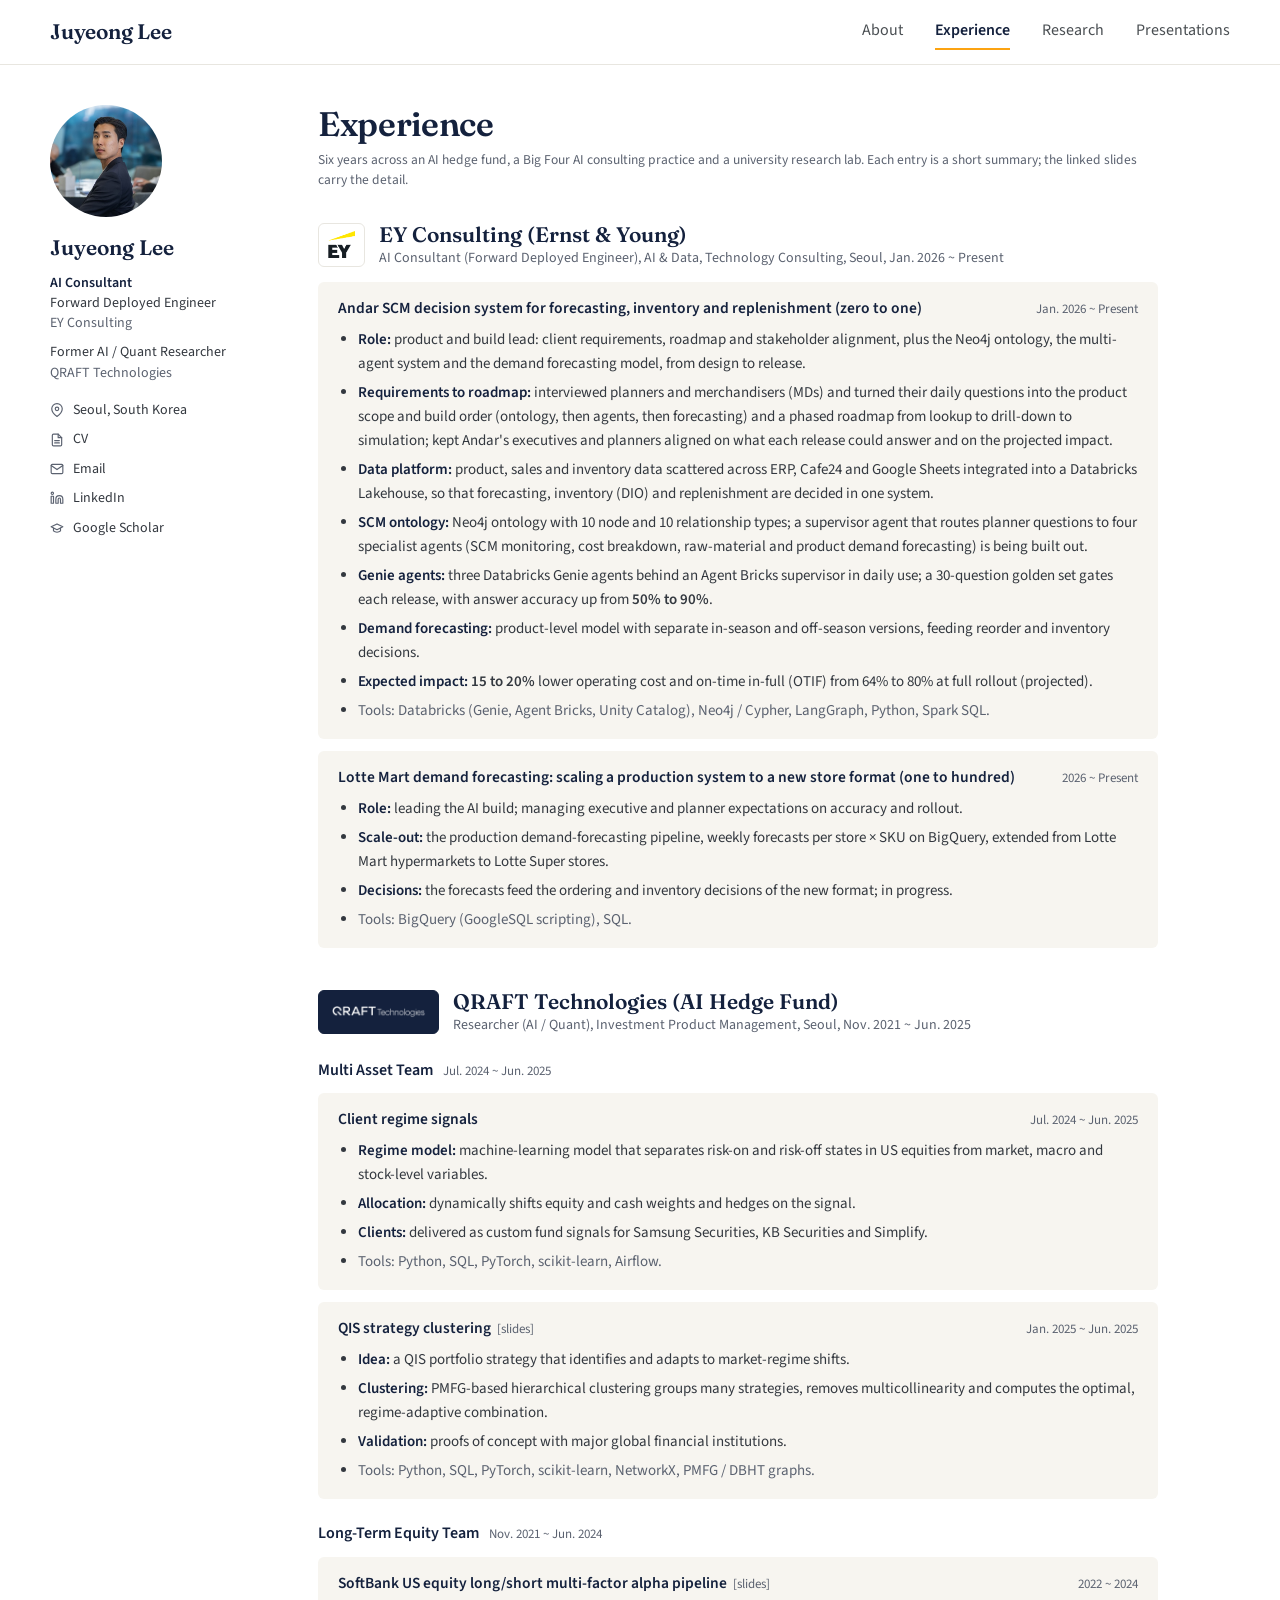
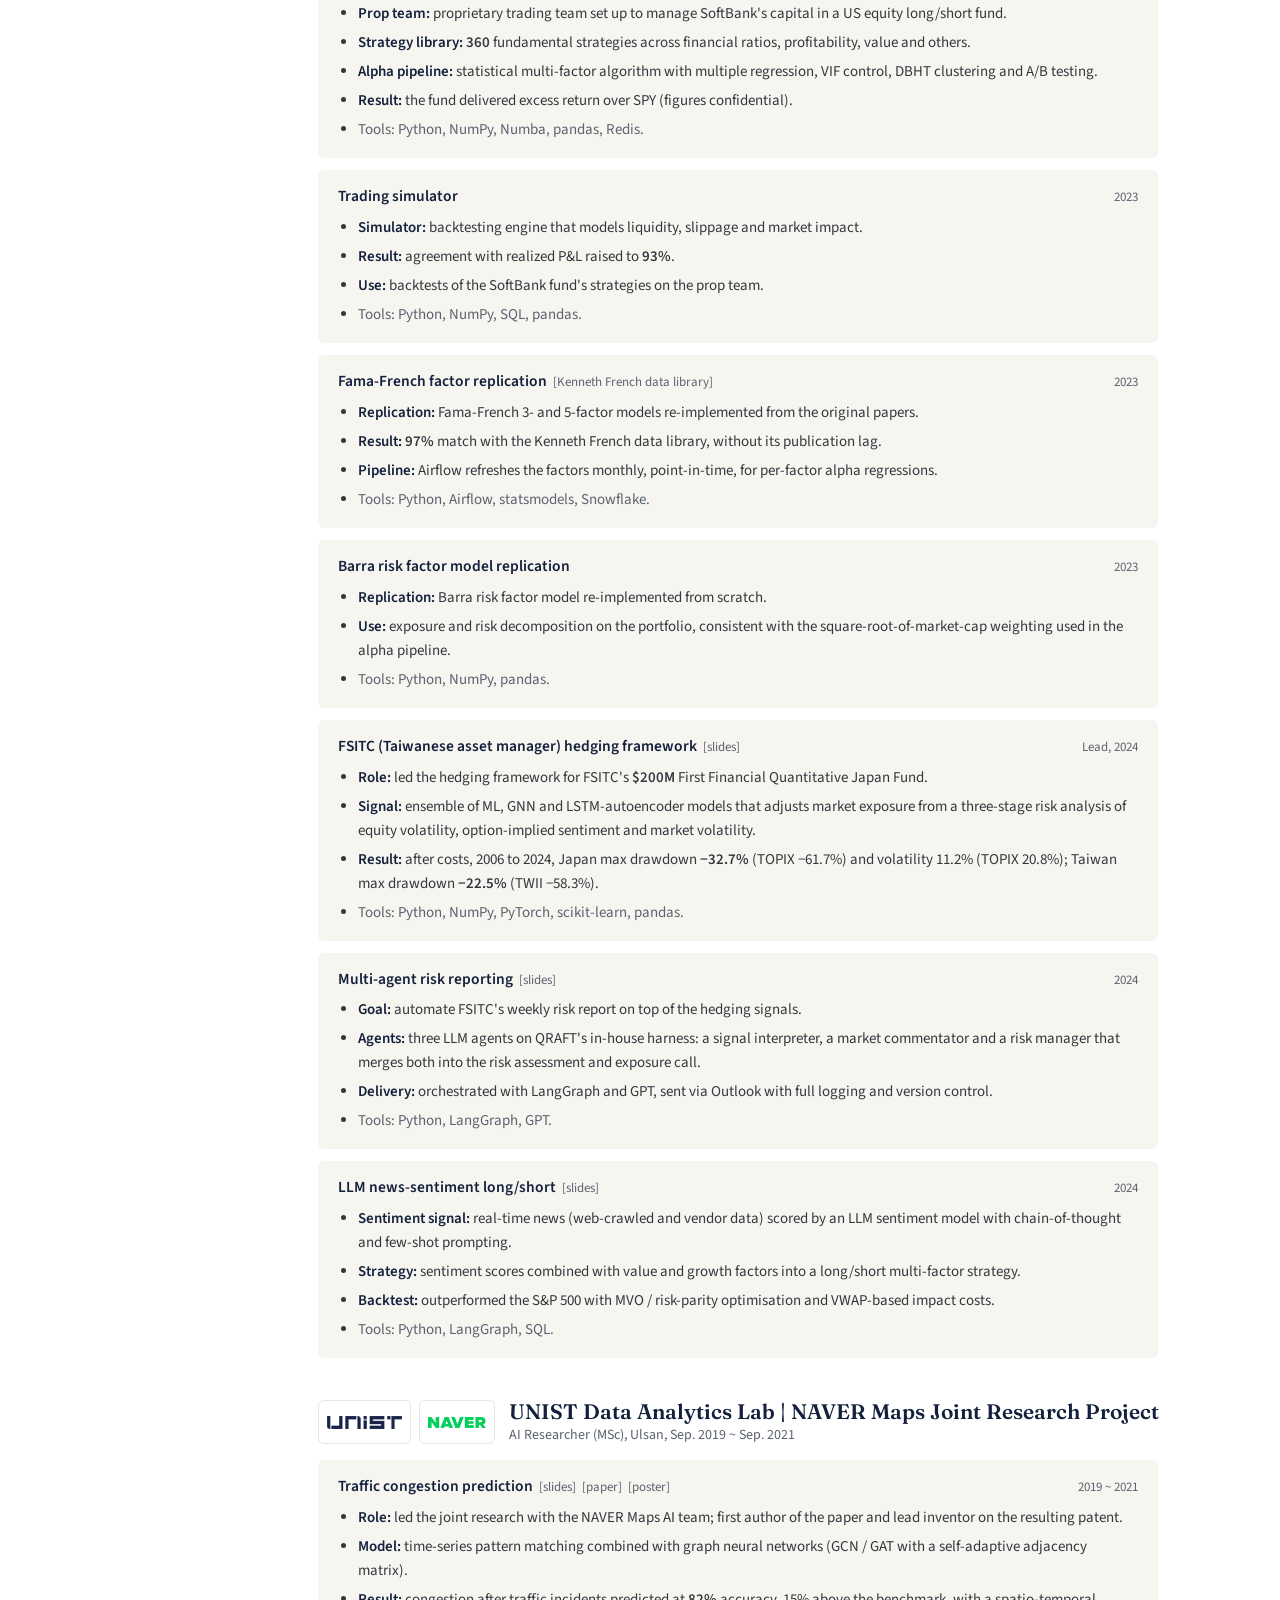
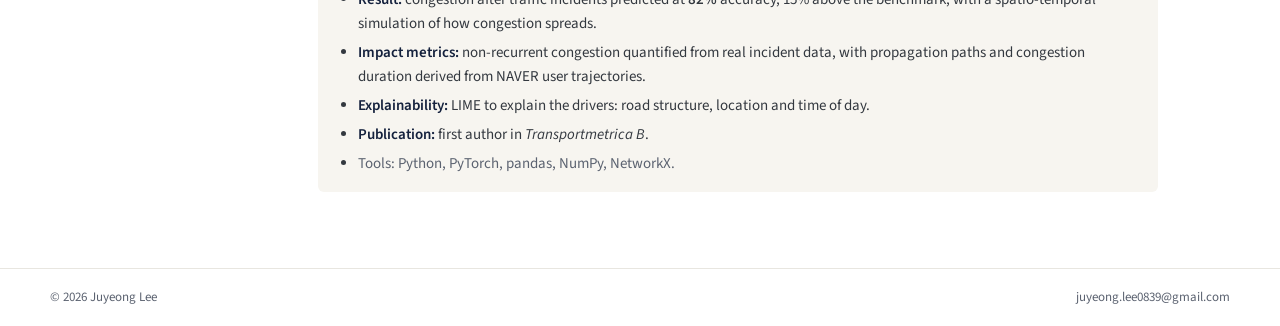
==== experience.html @ 62f132b4 "Employer name written as QRAFT across the site; CV PDF updated Co-Authored-By: Claude Fable 5.1 <nor" ====
<!doctype html>
<html lang="en">
<head>
  <meta charset="utf-8">
  <meta name="viewport" content="width=device-width, initial-scale=1">
  <title>Experience - Juyeong Lee</title>
  <meta name="description" content="Juyeong Lee, AI Consultant (Forward Deployed Engineer) at EY Consulting; former AI / Quant Researcher at QRAFT Technologies; MSc Industrial Engineering, UNIST.">
  <meta property="og:title" content="Juyeong Lee">
  <meta property="og:description" content="AI Consultant at EY, former Quant Researcher at QRAFT Technologies, MSc UNIST">
  <meta property="og:image" content="assets/profile.jpg">
  <link rel="icon" href="data:image/svg+xml,<svg xmlns='http://www.w3.org/2000/svg' viewBox='0 0 32 32'><rect width='32' height='32' rx='6' fill='%2314213d'/><text x='16' y='22' font-family='Arial' font-weight='700' font-size='15' fill='white' text-anchor='middle'>JL</text></svg>">
  <link rel="preconnect" href="https://fonts.googleapis.com">
  <link rel="preconnect" href="https://fonts.gstatic.com" crossorigin>
  <link href="https://fonts.googleapis.com/css2?family=Fraunces:opsz,wght@9..144,400;9..144,600&amp;family=Source+Sans+3:ital,wght@0,400;0,600;1,400&amp;display=swap" rel="stylesheet">
  <link rel="stylesheet" href="styles.css">
</head>
<body>
  <header class="masthead"><div class="masthead-inner">
    <a class="site-title" href="index.html">Juyeong Lee</a>
    <nav><a href="index.html">About</a><a href="experience.html" class="active">Experience</a><a href="research.html">Research</a><a href="presentations.html">Presentations</a></nav>
  </div></header>

  <div class="page">
    <aside class="sidebar"><div class="author">
      <img src="assets/profile.jpg" alt="Portrait of Juyeong Lee" width="112" height="112">
      <div class="name">Juyeong Lee</div>
      <div class="roles"><div class="role"><div class="t">AI Consultant</div><div class="s">Forward Deployed Engineer</div><div class="o">EY Consulting</div></div><div class="role prev"><div class="t">Former AI / Quant Researcher</div><div class="o">QRAFT Technologies</div></div></div>
      <ul><li><svg viewBox="0 0 24 24" aria-hidden="true"><path d="M21 10c0 7-9 13-9 13s-9-6-9-13a9 9 0 0 1 18 0z"></path><circle cx="12" cy="10" r="3"></circle></svg>Seoul, South Korea</li><li><svg viewBox="0 0 24 24" aria-hidden="true"><path d="M14 2H6a2 2 0 0 0-2 2v16a2 2 0 0 0 2 2h12a2 2 0 0 0 2-2V8z"></path><polyline points="14 2 14 8 20 8"></polyline><line x1="16" y1="13" x2="8" y2="13"></line><line x1="16" y1="17" x2="8" y2="17"></line></svg><a href="assets/JuyeongLee_CV.pdf" target="_blank" rel="noopener">CV</a></li><li><svg viewBox="0 0 24 24" aria-hidden="true"><path d="M4 4h16c1.1 0 2 .9 2 2v12c0 1.1-.9 2-2 2H4c-1.1 0-2-.9-2-2V6c0-1.1.9-2 2-2z"></path><polyline points="22,6 12,13 2,6"></polyline></svg><a href="mailto:juyeong.lee0839@gmail.com">Email</a></li><li><svg viewBox="0 0 24 24" aria-hidden="true"><path d="M16 8a6 6 0 0 1 6 6v7h-4v-7a2 2 0 0 0-2-2 2 2 0 0 0-2 2v7h-4v-7a6 6 0 0 1 6-6z"></path><rect x="2" y="9" width="4" height="12"></rect><circle cx="4" cy="4" r="2"></circle></svg><a href="https://www.linkedin.com/in/juyeong-lee-16bb20241/" target="_blank" rel="noopener">LinkedIn</a></li><li><svg viewBox="0 0 24 24" aria-hidden="true"><path d="M22 10 12 5 2 10l10 5 10-5z"></path><path d="M6 12v5c3 3 9 3 12 0v-5"></path></svg><a href="https://scholar.google.com/citations?user=ch1G8zUAAAAJ" target="_blank" rel="noopener">Google Scholar</a></li></ul>
    </div></aside>

    <main>
<h1>Experience</h1>
<p class="note" style="margin-bottom: 0px">Six years across an AI hedge fund, a Big Four AI consulting practice and a university research lab. Each entry is a short summary; the linked slides carry the detail.</p>
<div class="employer" style="margin-top: 30px"><div class="tiles"><div class="tile" style="height: 44px; padding: 0 9px"><img src="assets/logos/ey.png" alt="EY" style="height: 27px"></div></div><div class="who"><h2>EY Consulting (Ernst &amp; Young)</h2><div class="meta">AI Consultant (Forward Deployed Engineer), AI &amp; Data, Technology Consulting, Seoul, Jan. 2026 ~ Present</div></div></div>
<div class="box"><div class="box-head"><div class="box-title">Andar SCM decision system for forecasting, inventory and replenishment (zero to one)</div><div class="box-when">Jan. 2026 ~ Present</div></div><ul class="list"><li><span class="k">Role:</span> product and build lead: client requirements, roadmap and stakeholder alignment, plus the Neo4j ontology, the multi-agent system and the demand forecasting model, from design to release.</li><li><span class="k">Requirements to roadmap:</span> interviewed planners and merchandisers (MDs) and turned their daily questions into the product scope and build order (ontology, then agents, then forecasting) and a phased roadmap from lookup to drill-down to simulation; kept Andar's executives and planners aligned on what each release could answer and on the projected impact.</li><li><span class="k">Data platform:</span> product, sales and inventory data scattered across ERP, Cafe24 and Google Sheets integrated into a Databricks Lakehouse, so that forecasting, inventory (DIO) and replenishment are decided in one system.</li><li><span class="k">SCM ontology:</span> Neo4j ontology with 10 node and 10 relationship types; a supervisor agent that routes planner questions to four specialist agents (SCM monitoring, cost breakdown, raw-material and product demand forecasting) is being built out.</li><li><span class="k">Genie agents:</span> three Databricks Genie agents behind an Agent Bricks supervisor in daily use; a 30-question golden set gates each release, with answer accuracy up from <span class="n">50% to 90%</span>.</li><li><span class="k">Demand forecasting:</span> product-level model with separate in-season and off-season versions, feeding reorder and inventory decisions.</li><li><span class="k">Expected impact:</span> <span class="n">15 to 20%</span> lower operating cost and on-time in-full (OTIF) from 64% to 80% at full rollout (projected).</li><li><span class="tools">Tools: Databricks (Genie, Agent Bricks, Unity Catalog), Neo4j / Cypher, LangGraph, Python, Spark SQL.</span></li></ul></div>
<div class="box"><div class="box-head"><div class="box-title">Lotte Mart demand forecasting: scaling a production system to a new store format (one to hundred)</div><div class="box-when">2026 ~ Present</div></div><ul class="list"><li><span class="k">Role:</span> leading the AI build; managing executive and planner expectations on accuracy and rollout.</li><li><span class="k">Scale-out:</span> the production demand-forecasting pipeline, weekly forecasts per store &times; SKU on BigQuery, extended from Lotte Mart hypermarkets to Lotte Super stores.</li><li><span class="k">Decisions:</span> the forecasts feed the ordering and inventory decisions of the new format; in progress.</li><li><span class="tools">Tools: BigQuery (GoogleSQL scripting), SQL.</span></li></ul></div>
<div class="employer"><div class="tiles"><div class="tile dark" style="height: 44px; padding: 0 12px"><img src="assets/logos/qraft-white.png" alt="QRAFT Technologies" style="height: 13px"></div></div><div class="who"><h2>QRAFT Technologies (AI Hedge Fund)</h2><div class="meta">Researcher (AI / Quant), Investment Product Management, Seoul, Nov. 2021 ~ Jun. 2025</div></div></div>
<div class="team"><div class="t">Multi Asset Team</div><div class="w">Jul. 2024 ~ Jun. 2025</div></div>
<div class="box"><div class="box-head"><div class="box-title">Client regime signals</div><div class="box-when">Jul. 2024 ~ Jun. 2025</div></div><ul class="list"><li><span class="k">Regime model:</span> machine-learning model that separates risk-on and risk-off states in US equities from market, macro and stock-level variables.</li><li><span class="k">Allocation:</span> dynamically shifts equity and cash weights and hedges on the signal.</li><li><span class="k">Clients:</span> delivered as custom fund signals for Samsung Securities, KB Securities and Simplify.</li><li><span class="tools">Tools: Python, SQL, PyTorch, scikit-learn, Airflow.</span></li></ul></div>
<div class="box"><div class="box-head"><div class="box-title">QIS strategy clustering<a class="ref" href="docs/qis-graph-clustering-idea.pdf" target="_blank" rel="noopener">[slides]</a></div><div class="box-when">Jan. 2025 ~ Jun. 2025</div></div><ul class="list"><li><span class="k">Idea:</span> a QIS portfolio strategy that identifies and adapts to market-regime shifts.</li><li><span class="k">Clustering:</span> PMFG-based hierarchical clustering groups many strategies, removes multicollinearity and computes the optimal, regime-adaptive combination.</li><li><span class="k">Validation:</span> proofs of concept with major global financial institutions.</li><li><span class="tools">Tools: Python, SQL, PyTorch, scikit-learn, NetworkX, PMFG / DBHT graphs.</span></li></ul></div>
<div class="team"><div class="t">Long-Term Equity Team</div><div class="w">Nov. 2021 ~ Jun. 2024</div></div>
<div class="box"><div class="box-head"><div class="box-title">SoftBank US equity long/short multi-factor alpha pipeline<a class="ref" href="docs/multi-factor-alpha-pipeline.pdf" target="_blank" rel="noopener">[slides]</a></div><div class="box-when">2022 ~ 2024</div></div><ul class="list"><li><span class="k">Prop team:</span> proprietary trading team set up to manage SoftBank's capital in a US equity long/short fund.</li><li><span class="k">Strategy library:</span> <span class="n">360</span> fundamental strategies across financial ratios, profitability, value and others.</li><li><span class="k">Alpha pipeline:</span> statistical multi-factor algorithm with multiple regression, VIF control, DBHT clustering and A/B testing.</li><li><span class="k">Result:</span> the fund delivered excess return over SPY (figures confidential).</li><li><span class="tools">Tools: Python, NumPy, Numba, pandas, Redis.</span></li></ul></div>
<div class="box"><div class="box-head"><div class="box-title">Trading simulator</div><div class="box-when">2023</div></div><ul class="list"><li><span class="k">Simulator:</span> backtesting engine that models liquidity, slippage and market impact.</li><li><span class="k">Result:</span> agreement with realized P&amp;L raised to <span class="n">93%</span>.</li><li><span class="k">Use:</span> backtests of the SoftBank fund's strategies on the prop team.</li><li><span class="tools">Tools: Python, NumPy, SQL, pandas.</span></li></ul></div>
<div class="box"><div class="box-head"><div class="box-title">Fama-French factor replication<a class="ref" href="https://mba.tuck.dartmouth.edu/pages/faculty/ken.french/data_library.html" target="_blank" rel="noopener">[Kenneth French data library]</a></div><div class="box-when">2023</div></div><ul class="list"><li><span class="k">Replication:</span> Fama-French 3- and 5-factor models re-implemented from the original papers.</li><li><span class="k">Result:</span> <span class="n">97%</span> match with the Kenneth French data library, without its publication lag.</li><li><span class="k">Pipeline:</span> Airflow refreshes the factors monthly, point-in-time, for per-factor alpha regressions.</li><li><span class="tools">Tools: Python, Airflow, statsmodels, Snowflake.</span></li></ul></div>
<div class="box"><div class="box-head"><div class="box-title">Barra risk factor model replication</div><div class="box-when">2023</div></div><ul class="list"><li><span class="k">Replication:</span> Barra risk factor model re-implemented from scratch.</li><li><span class="k">Use:</span> exposure and risk decomposition on the portfolio, consistent with the square-root-of-market-cap weighting used in the alpha pipeline.</li><li><span class="tools">Tools: Python, NumPy, pandas.</span></li></ul></div>
<div class="box"><div class="box-head"><div class="box-title">FSITC (Taiwanese asset manager) hedging framework<a class="ref" href="docs/risk-signal-japan-taiwan.pdf" target="_blank" rel="noopener">[slides]</a></div><div class="box-when">Lead, 2024</div></div><ul class="list"><li><span class="k">Role:</span> led the hedging framework for FSITC's <span class="n">$200M</span> First Financial Quantitative Japan Fund.</li><li><span class="k">Signal:</span> ensemble of ML, GNN and LSTM-autoencoder models that adjusts market exposure from a three-stage risk analysis of equity volatility, option-implied sentiment and market volatility.</li><li><span class="k">Result:</span> after costs, 2006 to 2024, Japan max drawdown <span class="n">−32.7%</span> (TOPIX −61.7%) and volatility 11.2% (TOPIX 20.8%); Taiwan max drawdown <span class="n">−22.5%</span> (TWII −58.3%).</li><li><span class="tools">Tools: Python, NumPy, PyTorch, scikit-learn, pandas.</span></li></ul></div>
<div class="box"><div class="box-head"><div class="box-title">Multi-agent risk reporting<a class="ref" href="docs/multi-agent-weekly-risk-report.pdf" target="_blank" rel="noopener">[slides]</a></div><div class="box-when">2024</div></div><ul class="list"><li><span class="k">Goal:</span> automate FSITC's weekly risk report on top of the hedging signals.</li><li><span class="k">Agents:</span> three LLM agents on QRAFT's in-house harness: a signal interpreter, a market commentator and a risk manager that merges both into the risk assessment and exposure call.</li><li><span class="k">Delivery:</span> orchestrated with LangGraph and GPT, sent via Outlook with full logging and version control.</li><li><span class="tools">Tools: Python, LangGraph, GPT.</span></li></ul></div>
<div class="box"><div class="box-head"><div class="box-title">LLM news-sentiment long/short<a class="ref" href="docs/llm-sentiment-strategy.pdf" target="_blank" rel="noopener">[slides]</a></div><div class="box-when">2024</div></div><ul class="list"><li><span class="k">Sentiment signal:</span> real-time news (web-crawled and vendor data) scored by an LLM sentiment model with chain-of-thought and few-shot prompting.</li><li><span class="k">Strategy:</span> sentiment scores combined with value and growth factors into a long/short multi-factor strategy.</li><li><span class="k">Backtest:</span> outperformed the S&amp;P 500 with MVO / risk-parity optimisation and VWAP-based impact costs.</li><li><span class="tools">Tools: Python, LangGraph, SQL.</span></li></ul></div>
<div class="employer"><div class="tiles"><div class="tile" style="height: 44px; padding: 0 8px"><img src="assets/logos/unist.png" alt="UNIST" style="height: 13px"></div><div class="tile" style="height: 44px; padding: 0 8px"><img src="assets/logos/naver.png" alt="NAVER" style="height: 11px"></div></div><div class="who"><h2>UNIST Data Analytics Lab | NAVER Maps Joint Research Project</h2><div class="meta">AI Researcher (MSc), Ulsan, Sep. 2019 ~ Sep. 2021</div></div></div>
<div class="box"><div class="box-head"><div class="box-title">Traffic congestion prediction<a class="ref" href="docs/gnn-traffic.pdf" target="_blank" rel="noopener">[slides]</a><a class="ref" href="https://doi.org/10.1080/21680566.2022.2063205" target="_blank" rel="noopener">[paper]</a><a class="ref" href="docs/incident-impact-poster.pdf" target="_blank" rel="noopener">[poster]</a></div><div class="box-when">2019 ~ 2021</div></div><ul class="list"><li><span class="k">Role:</span> led the joint research with the NAVER Maps AI team; first author of the paper and lead inventor on the resulting patent.</li><li><span class="k">Model:</span> time-series pattern matching combined with graph neural networks (GCN / GAT with a self-adaptive adjacency matrix).</li><li><span class="k">Result:</span> congestion after traffic incidents predicted at <span class="n">82%</span> accuracy, 15% above the benchmark, with a spatio-temporal simulation of how congestion spreads.</li><li><span class="k">Impact metrics:</span> non-recurrent congestion quantified from real incident data, with propagation paths and congestion duration derived from NAVER user trajectories.</li><li><span class="k">Explainability:</span> LIME to explain the drivers: road structure, location and time of day.</li><li><span class="k">Publication:</span> first author in <em>Transportmetrica B</em>.</li><li><span class="tools">Tools: Python, PyTorch, pandas, NumPy, NetworkX.</span></li></ul></div>
    </main>
  </div>

  <footer><div class="inner"><span>© 2026 Juyeong Lee</span><span><a href="mailto:juyeong.lee0839@gmail.com">juyeong.lee0839@gmail.com</a></span></div></footer>
</body>
</html>
---- styles.css ----
/* Sidebar layout: photo and title on the left, plain sections on the right */
:root {
  --ink: #14213d;
  --text: #33383f;
  --muted: #5b6270;
  --light: #8a8f98;
  --line: #e8e6e0;
  --box: #f7f5f0;
  --bg: #ffffff;
  --accent: #fca311;
  --display: Fraunces, Georgia, serif;
  --body: "Source Sans 3", system-ui, -apple-system, "Segoe UI", Roboto, sans-serif;
}
* { box-sizing: border-box; }
html { scroll-behavior: smooth; }
body { margin: 0; background: var(--bg); color: var(--text); font: 400 15px/1.6 var(--body); -webkit-font-smoothing: antialiased; }
a { color: var(--ink); }
h1, h2, h3, p, ul { margin: 0; }

/* masthead */
.masthead { border-bottom: 1px solid var(--line); }
.masthead-inner { max-width: 1220px; margin: 0 auto; padding: 0 20px; height: 64px; display: flex; align-items: center; justify-content: space-between; gap: 16px; }
.site-title { font-family: var(--display); font-weight: 600; font-size: 21px; letter-spacing: -0.01em; color: var(--ink); text-decoration: none; }
.masthead nav { display: flex; gap: 32px; flex-wrap: wrap; }
.masthead nav a { font-size: 16px; color: #494e52; text-decoration: none; padding: 4px 0; border-bottom: 2px solid transparent; }
.masthead nav a:hover { color: var(--ink); }
.masthead nav a.active { color: var(--ink); font-weight: 600; border-bottom-color: var(--accent); }

/* page grid */
.page { max-width: 1220px; margin: 0 auto; padding: 40px 20px 64px; display: grid; grid-template-columns: 220px minmax(0, 840px); gap: 48px; align-items: start; }
.sidebar { position: sticky; top: 32px; }
.author img { width: 112px; height: 112px; border-radius: 50%; object-fit: cover; object-position: 50% 18%; display: block; }
.author .name { font-family: var(--display); font-weight: 600; font-size: 21px; color: var(--ink); margin: 14px 0 8px; }
.author .name + .roles { margin-top: 2px; }
.author .roles { display: flex; flex-direction: column; gap: 9px; }
.author .role { font-size: 14px; line-height: 1.45; }
.author .role .t { font-weight: 600; color: var(--ink); }
.author .role.prev .t { font-weight: 400; color: var(--text); }
.author .role .s { color: var(--text); }
.author .role .o { color: var(--muted); }
.author ul { list-style: none; padding: 0; margin: 16px 0 0; }
.author li { display: flex; align-items: center; gap: 9px; font-size: 14px; margin: 7px 0; color: var(--text); }
.author li svg { width: 14px; height: 14px; stroke: var(--muted); fill: none; stroke-width: 2; stroke-linecap: round; stroke-linejoin: round; flex-shrink: 0; }
.author li a { color: var(--text); text-decoration: none; }
.author li a:hover { text-decoration: underline; }

/* content */
main { min-width: 0; }
main h1 { font-family: var(--display); font-weight: 600; font-size: 34px; line-height: 1.15; letter-spacing: -0.01em; color: var(--ink); margin: 0 0 6px; }
main h2 { font-family: var(--display); font-weight: 600; font-size: 23px; line-height: 1.25; color: var(--ink); margin: 36px 0 12px; }
.note { font-size: 13.5px; line-height: 1.5; color: var(--muted); margin: 0 0 14px; }
a.inline { color: var(--ink); font-weight: 600; }
.box { background: var(--box); border-radius: 6px; padding: 16px 20px; margin-bottom: 12px; }
.box-head { display: flex; align-items: baseline; justify-content: space-between; gap: 16px; }
.box-title { font-size: 15.5px; font-weight: 600; line-height: 1.4; color: var(--ink); }
.box-when { font-size: 13px; color: var(--muted); white-space: nowrap; }
.list { margin: 8px 0 0; padding-left: 20px; font-size: 15px; line-height: 1.6; }
.list li + li { margin-top: 5px; }
.list.plain { margin-top: 0; }
.list.plain li + li { margin-top: 7px; }
.work-head + .list { margin-top: 10px; }
.ref { font-size: 13px; font-weight: 400; color: var(--muted); text-decoration: none; margin-left: 6px; white-space: nowrap; }
.ref:hover { color: var(--ink); text-decoration: underline; }
.k { font-weight: 600; color: var(--ink); }
.n { font-weight: 600; }
.tools { color: var(--muted); }

/* company logos */
.tiles { display: flex; gap: 6px; flex-shrink: 0; }
.tile { display: flex; align-items: center; flex-shrink: 0; border-radius: 6px; background: #ffffff; border: 1px solid var(--line); }
.tile.dark { background: var(--ink); border-color: var(--ink); }
.tile img { display: block; width: auto; }
.employer { display: flex; align-items: center; gap: 14px; margin: 40px 0 14px; }
.employer .tiles { gap: 8px; }
.employer .who { display: flex; flex-direction: column; gap: 2px; min-width: 0; }
.employer h2 { margin: 0; font-size: 21px; white-space: nowrap; }
.employer .meta { font-size: 14px; line-height: 1.4; color: var(--muted); }
.team { display: flex; align-items: baseline; gap: 10px; margin: 22px 0 10px; }
.team .t { font-size: 16px; font-weight: 600; color: var(--ink); }
.team .w { font-size: 13px; color: var(--muted); }
.work-head { display: flex; align-items: center; gap: 12px; }
.work-head .who { min-width: 0; }
.work-head .role { font-size: 13.5px; line-height: 1.5; color: var(--muted); }

/* publications and decks */
.pub { font-size: 15px; line-height: 1.6; margin-bottom: 16px; }
.pub .id { color: var(--light); margin-right: 4px; }
.pub .extra { color: var(--muted); font-size: 14px; line-height: 1.55; margin-top: 3px; }
.thumb-row { display: grid; grid-template-columns: 150px 1fr; column-gap: 18px; align-items: start; margin-bottom: 20px; font-size: 15px; line-height: 1.6; }
.thumb-row img { width: 150px; height: auto; display: block; border: 1px solid var(--line); border-radius: 3px; background: var(--box); }
.thumb-row a:hover img { border-color: var(--muted); }

footer { border-top: 1px solid var(--line); }
footer .inner { max-width: 1220px; margin: 0 auto; padding: 18px 20px; font-size: 13px; color: var(--muted); display: flex; justify-content: space-between; gap: 16px; flex-wrap: wrap; }
footer a { color: var(--muted); text-decoration: none; }

/* responsive */
@media (max-width: 1180px) {
  .employer h2 { white-space: normal; }
}
@media (max-width: 860px) {
  .page { grid-template-columns: minmax(0, 1fr); gap: 28px; padding-top: 24px; }
  .sidebar { position: static; }
  .author { display: grid; grid-template-columns: 84px 1fr; column-gap: 16px; align-items: start; }
  .author img { width: 84px; height: 84px; grid-row: 1 / span 2; }
  .author .name { margin: 0 0 6px; font-size: 20px; }
  .author ul { grid-column: 1 / -1; display: flex; flex-wrap: wrap; margin-top: 12px; }
  .author li { margin: 3px 14px 3px 0; gap: 7px; }
  .masthead-inner { height: auto; padding: 14px 20px 10px; flex-direction: column; align-items: flex-start; gap: 8px; }
  .masthead nav { gap: 18px; }
  .masthead nav a { font-size: 15px; }
  .box-head { flex-direction: column; gap: 2px; }
  .box-when { white-space: normal; }
  .employer, .work-head { flex-direction: column; align-items: flex-start; gap: 8px; }
}
@media (max-width: 480px) {
  .thumb-row { grid-template-columns: 96px 1fr; column-gap: 12px; }
  .thumb-row img { width: 96px; }
}
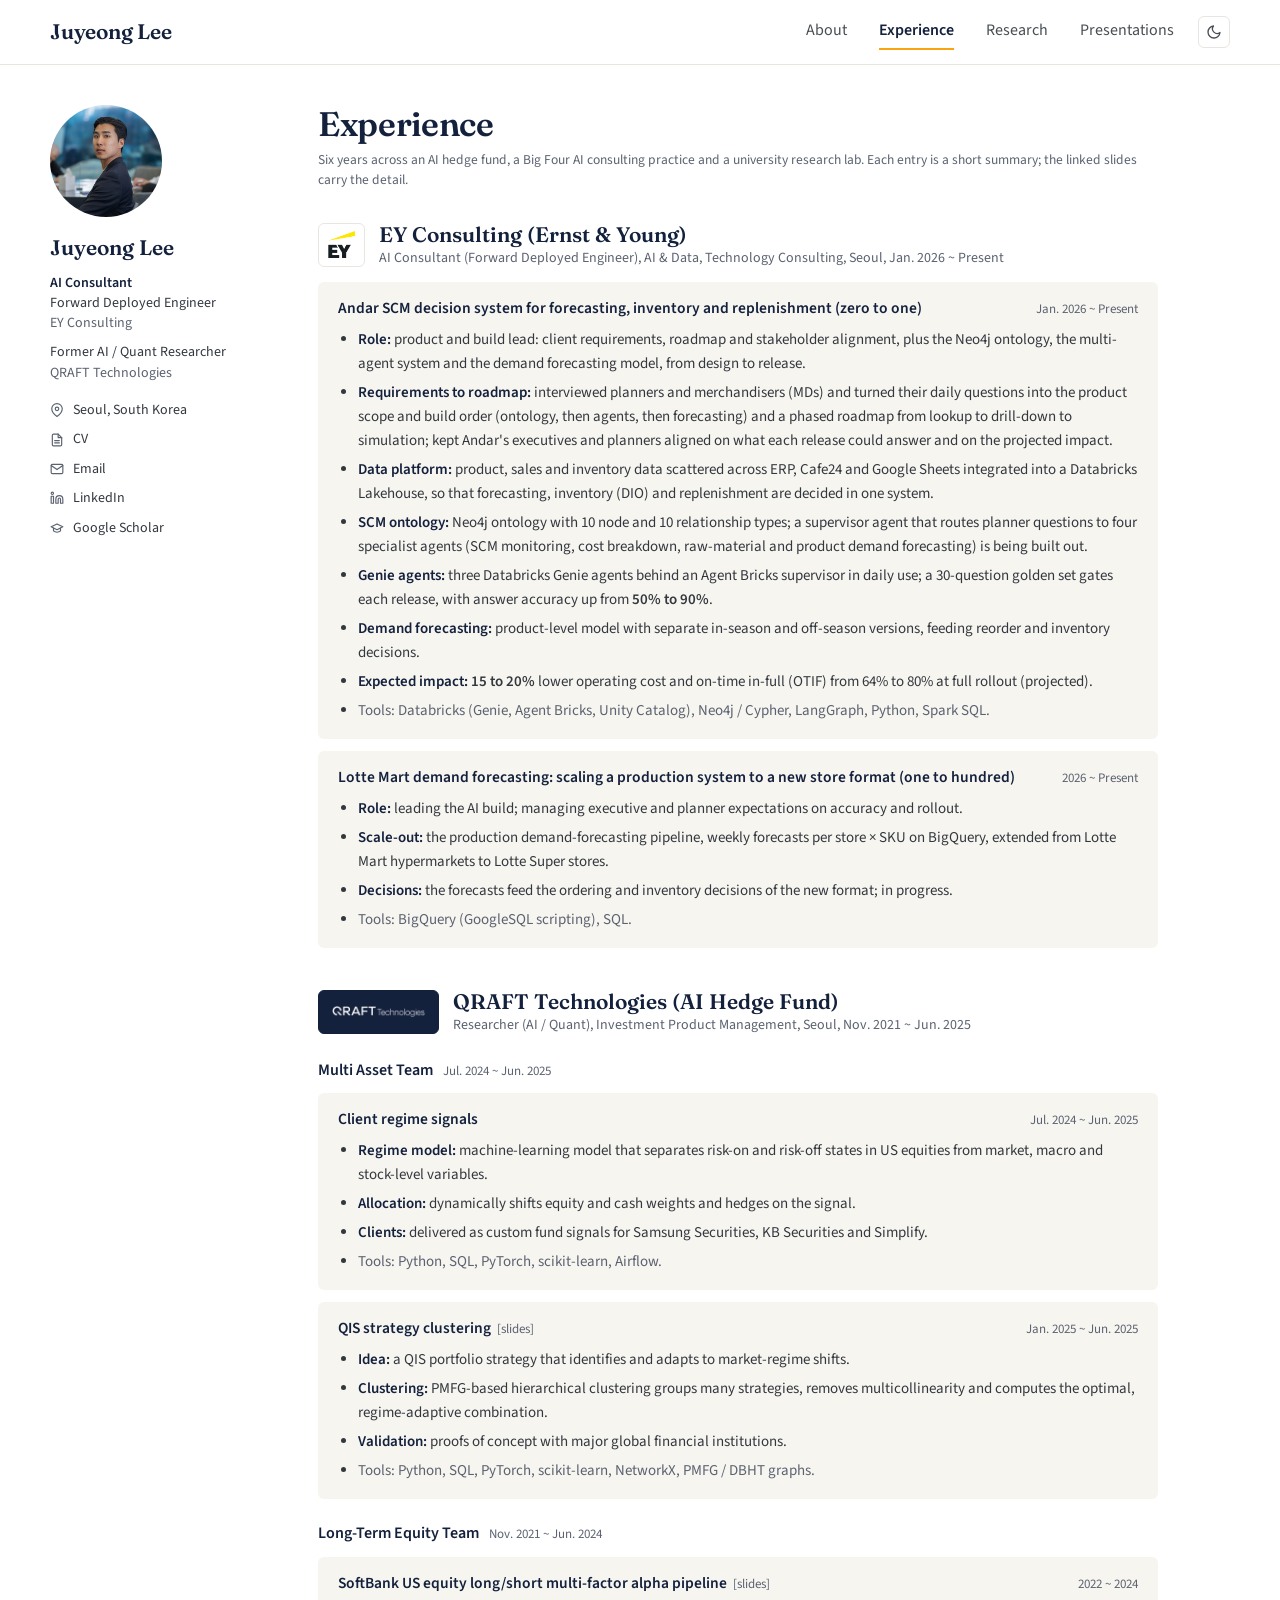
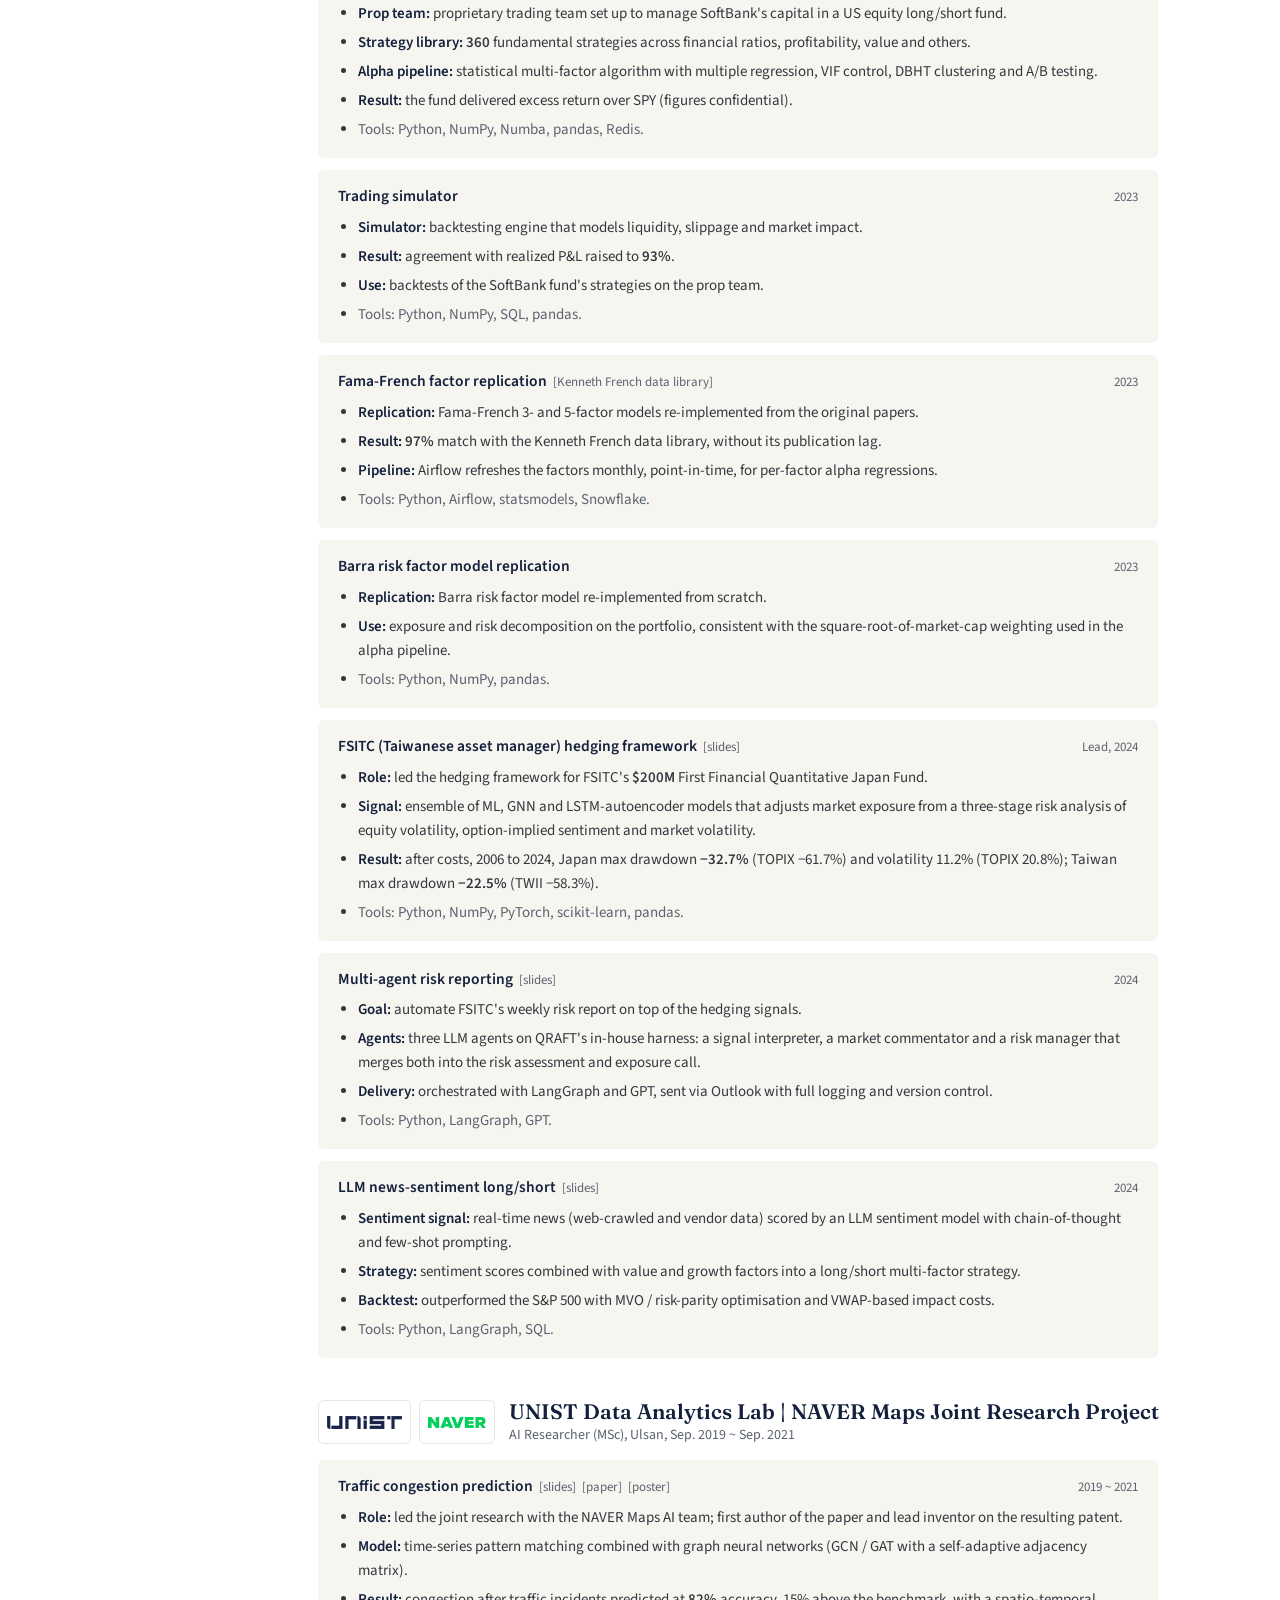
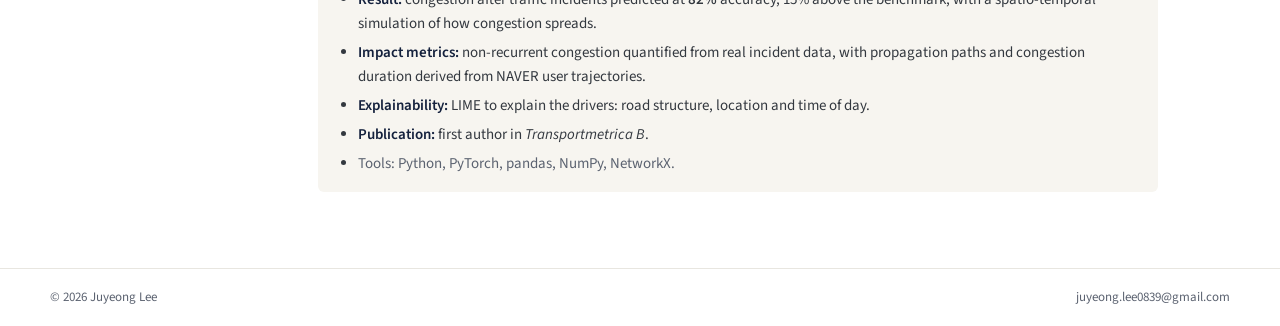
==== commit 51c99c0c: "Dark mode: follows the system setting, with a sun/moon toggle in the masthead Co-Authored-By: Claude" ====
--- a/experience.html
+++ b/experience.html
@@ -3,6 +3,10 @@
 <head>
   <meta charset="utf-8">
   <meta name="viewport" content="width=device-width, initial-scale=1">
+  <meta name="color-scheme" content="light dark">
+  <meta name="theme-color" media="(prefers-color-scheme: light)" content="#ffffff">
+  <meta name="theme-color" media="(prefers-color-scheme: dark)" content="#151618">
+  <script>(function(){try{var t=localStorage.getItem("theme");if(t==="dark"||t==="light"){document.documentElement.setAttribute("data-theme",t);}}catch(e){}})();</script>
   <title>Experience - Juyeong Lee</title>
   <meta name="description" content="Juyeong Lee, AI Consultant (Forward Deployed Engineer) at EY Consulting; former AI / Quant Researcher at QRAFT Technologies; MSc Industrial Engineering, UNIST.">
   <meta property="og:title" content="Juyeong Lee">
@@ -18,6 +22,7 @@
   <header class="masthead"><div class="masthead-inner">
     <a class="site-title" href="index.html">Juyeong Lee</a>
     <nav><a href="index.html">About</a><a href="experience.html" class="active">Experience</a><a href="research.html">Research</a><a href="presentations.html">Presentations</a></nav>
+    <button class="theme-toggle" type="button" aria-label="Switch to dark mode" title="Switch to dark mode"><svg class="moon" viewBox="0 0 24 24" aria-hidden="true"><path d="M21 12.8A9 9 0 1 1 11.2 3a7 7 0 0 0 9.8 9.8z"/></svg><svg class="sun" viewBox="0 0 24 24" aria-hidden="true"><circle cx="12" cy="12" r="4"/><path d="M12 2v2M12 20v2M4.9 4.9l1.4 1.4M17.7 17.7l1.4 1.4M2 12h2M20 12h2M4.9 19.1l1.4-1.4M17.7 6.3l1.4-1.4"/></svg></button>
   </div></header>
 
   <div class="page">
@@ -52,5 +57,22 @@
   </div>
 
   <footer><div class="inner"><span>© 2026 Juyeong Lee</span><span><a href="mailto:juyeong.lee0839@gmail.com">juyeong.lee0839@gmail.com</a></span></div></footer>
+  <script>
+  (function () {
+    var root = document.documentElement, btn = document.querySelector(".theme-toggle");
+    if (!btn) return;
+    var mq = window.matchMedia("(prefers-color-scheme: dark)");
+    function current() { return root.getAttribute("data-theme") || (mq.matches ? "dark" : "light"); }
+    function label() { var t = current() === "dark" ? "Switch to light mode" : "Switch to dark mode"; btn.setAttribute("aria-label", t); btn.title = t; }
+    btn.addEventListener("click", function () {
+      var next = current() === "dark" ? "light" : "dark";
+      root.setAttribute("data-theme", next);
+      try { localStorage.setItem("theme", next); } catch (e) {}
+      label();
+    });
+    if (mq.addEventListener) mq.addEventListener("change", label);
+    label();
+  })();
+  </script>
 </body>
 </html>
--- a/styles.css
+++ b/styles.css
@@ -8,23 +8,69 @@
   --box: #f7f5f0;
   --bg: #ffffff;
   --accent: #fca311;
+  --nav: #494e52;
+  --tile: #ffffff;
+  --chip: #14213d;
+  --chip-line: #14213d;
+  color-scheme: light;
   --display: Fraunces, Georgia, serif;
   --body: "Source Sans 3", system-ui, -apple-system, "Segoe UI", Roboto, sans-serif;
 }
+/* dark theme: follows the system preference unless the toggle has set data-theme */
+@media (prefers-color-scheme: dark) {
+  :root:not([data-theme="light"]) {
+  --ink: #eeeeec;
+  --text: #cfd1d5;
+  --muted: #9da1a8;
+  --light: #7c8088;
+  --line: #2f3035;
+  --box: #1e1f23;
+  --bg: #151618;
+  --nav: #b4b8be;
+  --tile: #ececea;
+  --chip: #14213d;
+  --chip-line: #34446e;
+  color-scheme: dark;
+  }
+}
+:root[data-theme="dark"] {
+  --ink: #eeeeec;
+  --text: #cfd1d5;
+  --muted: #9da1a8;
+  --light: #7c8088;
+  --line: #2f3035;
+  --box: #1e1f23;
+  --bg: #151618;
+  --nav: #b4b8be;
+  --tile: #ececea;
+  --chip: #14213d;
+  --chip-line: #34446e;
+  color-scheme: dark;
+}
 * { box-sizing: border-box; }
-html { scroll-behavior: smooth; }
+html { scroll-behavior: smooth; background: var(--bg); }
 body { margin: 0; background: var(--bg); color: var(--text); font: 400 15px/1.6 var(--body); -webkit-font-smoothing: antialiased; }
 a { color: var(--ink); }
 h1, h2, h3, p, ul { margin: 0; }
 
 /* masthead */
 .masthead { border-bottom: 1px solid var(--line); }
-.masthead-inner { max-width: 1220px; margin: 0 auto; padding: 0 20px; height: 64px; display: flex; align-items: center; justify-content: space-between; gap: 16px; }
-.site-title { font-family: var(--display); font-weight: 600; font-size: 21px; letter-spacing: -0.01em; color: var(--ink); text-decoration: none; }
+.masthead-inner { max-width: 1220px; margin: 0 auto; padding: 0 20px; height: 64px; display: flex; align-items: center; gap: 16px; }
+.site-title { font-family: var(--display); font-weight: 600; font-size: 21px; letter-spacing: -0.01em; color: var(--ink); text-decoration: none; margin-right: auto; }
 .masthead nav { display: flex; gap: 32px; flex-wrap: wrap; }
-.masthead nav a { font-size: 16px; color: #494e52; text-decoration: none; padding: 4px 0; border-bottom: 2px solid transparent; }
+.masthead nav a { font-size: 16px; color: var(--nav); text-decoration: none; padding: 4px 0; border-bottom: 2px solid transparent; }
 .masthead nav a:hover { color: var(--ink); }
 .masthead nav a.active { color: var(--ink); font-weight: 600; border-bottom-color: var(--accent); }
+.theme-toggle { display: inline-flex; align-items: center; justify-content: center; width: 32px; height: 32px; margin-left: 8px; padding: 0; border-radius: 6px; border: 1px solid var(--line); background: transparent; color: var(--nav); cursor: pointer; flex-shrink: 0; }
+.theme-toggle:hover { color: var(--ink); border-color: var(--muted); }
+.theme-toggle svg { width: 16px; height: 16px; stroke: currentColor; fill: none; stroke-width: 2; stroke-linecap: round; stroke-linejoin: round; }
+.theme-toggle .sun { display: none; }
+@media (prefers-color-scheme: dark) {
+  :root:not([data-theme="light"]) .theme-toggle .sun { display: block; }
+  :root:not([data-theme="light"]) .theme-toggle .moon { display: none; }
+}
+:root[data-theme="dark"] .theme-toggle .sun { display: block; }
+:root[data-theme="dark"] .theme-toggle .moon { display: none; }
 
 /* page grid */
 .page { max-width: 1220px; margin: 0 auto; padding: 40px 20px 64px; display: grid; grid-template-columns: 220px minmax(0, 840px); gap: 48px; align-items: start; }
@@ -67,8 +113,8 @@
 
 /* company logos */
 .tiles { display: flex; gap: 6px; flex-shrink: 0; }
-.tile { display: flex; align-items: center; flex-shrink: 0; border-radius: 6px; background: #ffffff; border: 1px solid var(--line); }
-.tile.dark { background: var(--ink); border-color: var(--ink); }
+.tile { display: flex; align-items: center; flex-shrink: 0; border-radius: 6px; background: var(--tile); border: 1px solid var(--line); }
+.tile.dark { background: var(--chip); border-color: var(--chip-line); }
 .tile img { display: block; width: auto; }
 .employer { display: flex; align-items: center; gap: 14px; margin: 40px 0 14px; }
 .employer .tiles { gap: 8px; }
@@ -106,8 +152,9 @@
   .author .name { margin: 0 0 6px; font-size: 20px; }
   .author ul { grid-column: 1 / -1; display: flex; flex-wrap: wrap; margin-top: 12px; }
   .author li { margin: 3px 14px 3px 0; gap: 7px; }
-  .masthead-inner { height: auto; padding: 14px 20px 10px; flex-direction: column; align-items: flex-start; gap: 8px; }
-  .masthead nav { gap: 18px; }
+  .masthead-inner { height: auto; padding: 14px 20px 10px; flex-wrap: wrap; row-gap: 8px; }
+  .theme-toggle { order: 2; margin-left: 0; }
+  .masthead nav { order: 3; flex-basis: 100%; gap: 18px; }
   .masthead nav a { font-size: 15px; }
   .box-head { flex-direction: column; gap: 2px; }
   .box-when { white-space: normal; }
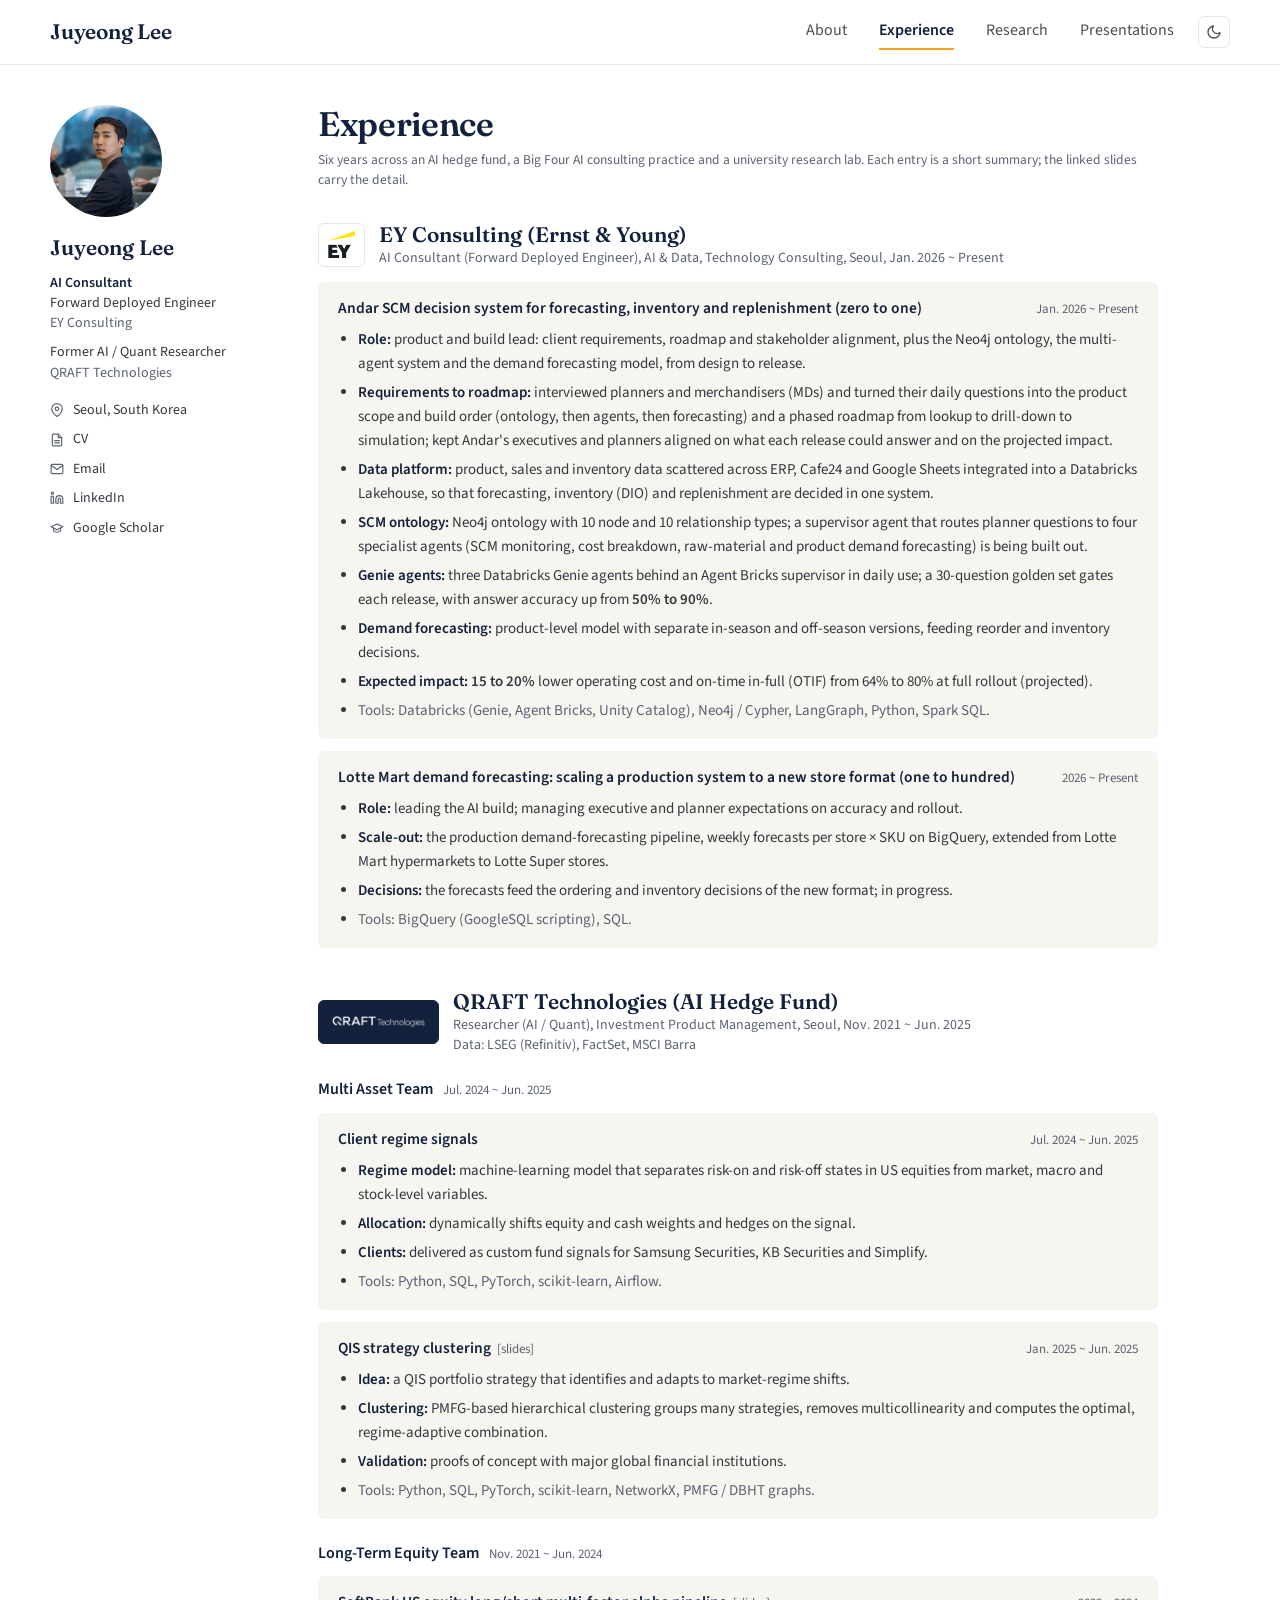
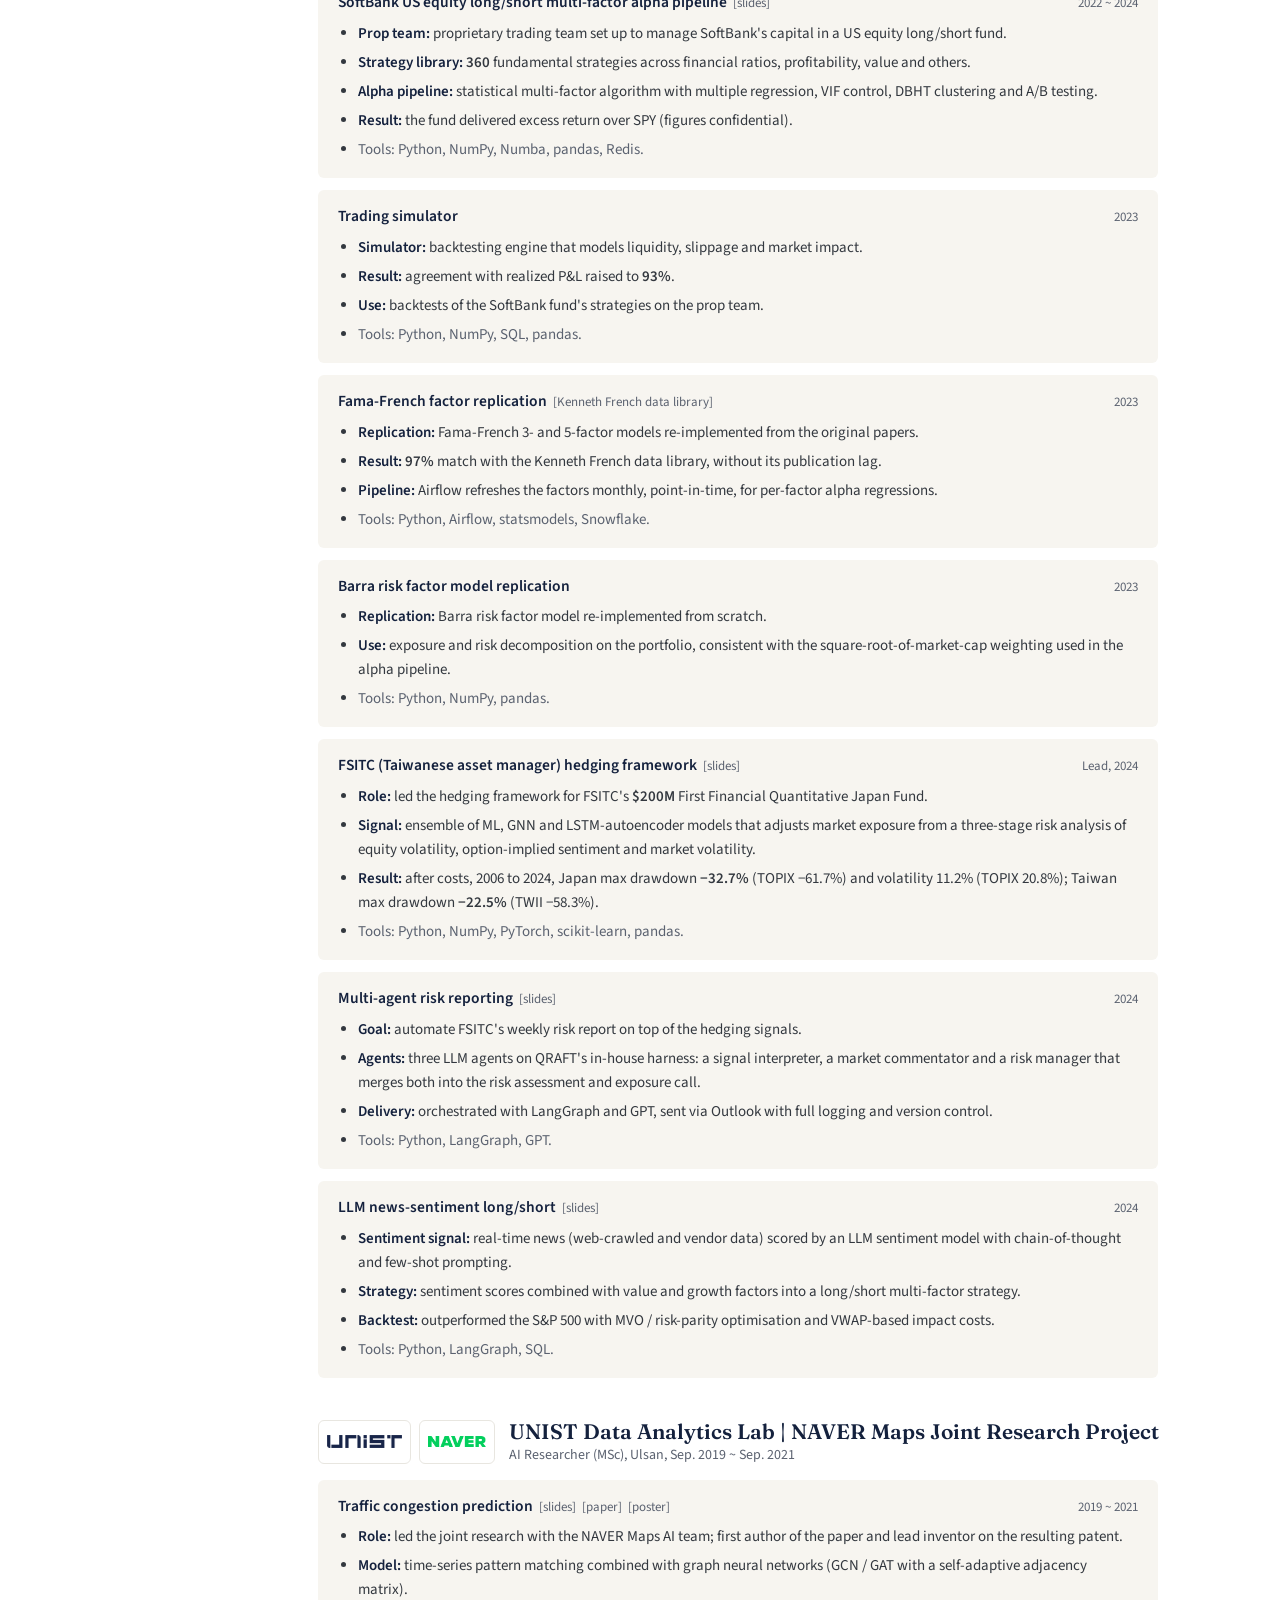
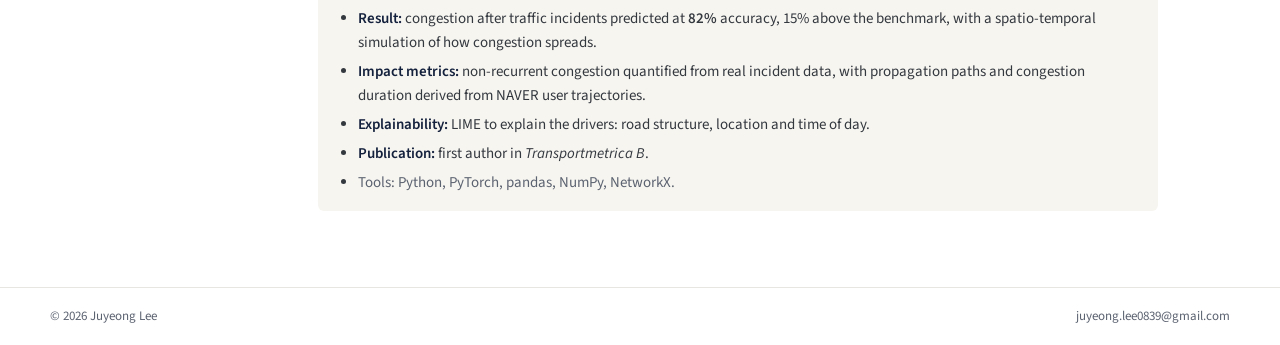
==== commit a71d35a3: "QRAFT: data vendors listed (LSEG Refinitiv, FactSet, MSCI Barra); CV PDF updated Co-Authored-By: Cla" ====
--- a/experience.html
+++ b/experience.html
@@ -3,9 +3,8 @@
 <head>
   <meta charset="utf-8">
   <meta name="viewport" content="width=device-width, initial-scale=1">
-  <meta name="color-scheme" content="light dark">
-  <meta name="theme-color" media="(prefers-color-scheme: light)" content="#ffffff">
-  <meta name="theme-color" media="(prefers-color-scheme: dark)" content="#151618">
+  <meta name="color-scheme" content="light">
+  <meta name="theme-color" content="#ffffff">
   <script>(function(){try{var t=localStorage.getItem("theme");if(t==="dark"||t==="light"){document.documentElement.setAttribute("data-theme",t);}}catch(e){}})();</script>
   <title>Experience - Juyeong Lee</title>
   <meta name="description" content="Juyeong Lee, AI Consultant (Forward Deployed Engineer) at EY Consulting; former AI / Quant Researcher at QRAFT Technologies; MSc Industrial Engineering, UNIST.">
@@ -39,7 +38,7 @@
 <div class="employer" style="margin-top: 30px"><div class="tiles"><div class="tile" style="height: 44px; padding: 0 9px"><img src="assets/logos/ey.png" alt="EY" style="height: 27px"></div></div><div class="who"><h2>EY Consulting (Ernst &amp; Young)</h2><div class="meta">AI Consultant (Forward Deployed Engineer), AI &amp; Data, Technology Consulting, Seoul, Jan. 2026 ~ Present</div></div></div>
 <div class="box"><div class="box-head"><div class="box-title">Andar SCM decision system for forecasting, inventory and replenishment (zero to one)</div><div class="box-when">Jan. 2026 ~ Present</div></div><ul class="list"><li><span class="k">Role:</span> product and build lead: client requirements, roadmap and stakeholder alignment, plus the Neo4j ontology, the multi-agent system and the demand forecasting model, from design to release.</li><li><span class="k">Requirements to roadmap:</span> interviewed planners and merchandisers (MDs) and turned their daily questions into the product scope and build order (ontology, then agents, then forecasting) and a phased roadmap from lookup to drill-down to simulation; kept Andar's executives and planners aligned on what each release could answer and on the projected impact.</li><li><span class="k">Data platform:</span> product, sales and inventory data scattered across ERP, Cafe24 and Google Sheets integrated into a Databricks Lakehouse, so that forecasting, inventory (DIO) and replenishment are decided in one system.</li><li><span class="k">SCM ontology:</span> Neo4j ontology with 10 node and 10 relationship types; a supervisor agent that routes planner questions to four specialist agents (SCM monitoring, cost breakdown, raw-material and product demand forecasting) is being built out.</li><li><span class="k">Genie agents:</span> three Databricks Genie agents behind an Agent Bricks supervisor in daily use; a 30-question golden set gates each release, with answer accuracy up from <span class="n">50% to 90%</span>.</li><li><span class="k">Demand forecasting:</span> product-level model with separate in-season and off-season versions, feeding reorder and inventory decisions.</li><li><span class="k">Expected impact:</span> <span class="n">15 to 20%</span> lower operating cost and on-time in-full (OTIF) from 64% to 80% at full rollout (projected).</li><li><span class="tools">Tools: Databricks (Genie, Agent Bricks, Unity Catalog), Neo4j / Cypher, LangGraph, Python, Spark SQL.</span></li></ul></div>
 <div class="box"><div class="box-head"><div class="box-title">Lotte Mart demand forecasting: scaling a production system to a new store format (one to hundred)</div><div class="box-when">2026 ~ Present</div></div><ul class="list"><li><span class="k">Role:</span> leading the AI build; managing executive and planner expectations on accuracy and rollout.</li><li><span class="k">Scale-out:</span> the production demand-forecasting pipeline, weekly forecasts per store &times; SKU on BigQuery, extended from Lotte Mart hypermarkets to Lotte Super stores.</li><li><span class="k">Decisions:</span> the forecasts feed the ordering and inventory decisions of the new format; in progress.</li><li><span class="tools">Tools: BigQuery (GoogleSQL scripting), SQL.</span></li></ul></div>
-<div class="employer"><div class="tiles"><div class="tile dark" style="height: 44px; padding: 0 12px"><img src="assets/logos/qraft-white.png" alt="QRAFT Technologies" style="height: 13px"></div></div><div class="who"><h2>QRAFT Technologies (AI Hedge Fund)</h2><div class="meta">Researcher (AI / Quant), Investment Product Management, Seoul, Nov. 2021 ~ Jun. 2025</div></div></div>
+<div class="employer"><div class="tiles"><div class="tile dark" style="height: 44px; padding: 0 12px"><img src="assets/logos/qraft-white.png" alt="QRAFT Technologies" style="height: 13px"></div></div><div class="who"><h2>QRAFT Technologies (AI Hedge Fund)</h2><div class="meta">Researcher (AI / Quant), Investment Product Management, Seoul, Nov. 2021 ~ Jun. 2025<br>Data: LSEG (Refinitiv), FactSet, MSCI Barra</div></div></div>
 <div class="team"><div class="t">Multi Asset Team</div><div class="w">Jul. 2024 ~ Jun. 2025</div></div>
 <div class="box"><div class="box-head"><div class="box-title">Client regime signals</div><div class="box-when">Jul. 2024 ~ Jun. 2025</div></div><ul class="list"><li><span class="k">Regime model:</span> machine-learning model that separates risk-on and risk-off states in US equities from market, macro and stock-level variables.</li><li><span class="k">Allocation:</span> dynamically shifts equity and cash weights and hedges on the signal.</li><li><span class="k">Clients:</span> delivered as custom fund signals for Samsung Securities, KB Securities and Simplify.</li><li><span class="tools">Tools: Python, SQL, PyTorch, scikit-learn, Airflow.</span></li></ul></div>
 <div class="box"><div class="box-head"><div class="box-title">QIS strategy clustering<a class="ref" href="docs/qis-graph-clustering-idea.pdf" target="_blank" rel="noopener">[slides]</a></div><div class="box-when">Jan. 2025 ~ Jun. 2025</div></div><ul class="list"><li><span class="k">Idea:</span> a QIS portfolio strategy that identifies and adapts to market-regime shifts.</li><li><span class="k">Clustering:</span> PMFG-based hierarchical clustering groups many strategies, removes multicollinearity and computes the optimal, regime-adaptive combination.</li><li><span class="k">Validation:</span> proofs of concept with major global financial institutions.</li><li><span class="tools">Tools: Python, SQL, PyTorch, scikit-learn, NetworkX, PMFG / DBHT graphs.</span></li></ul></div>
@@ -61,16 +60,19 @@
   (function () {
     var root = document.documentElement, btn = document.querySelector(".theme-toggle");
     if (!btn) return;
-    var mq = window.matchMedia("(prefers-color-scheme: dark)");
-    function current() { return root.getAttribute("data-theme") || (mq.matches ? "dark" : "light"); }
-    function label() { var t = current() === "dark" ? "Switch to light mode" : "Switch to dark mode"; btn.setAttribute("aria-label", t); btn.title = t; }
+    var meta = document.querySelector('meta[name="theme-color"]');
+    function current() { return root.getAttribute("data-theme") === "dark" ? "dark" : "light"; }
+    function label() {
+      var dark = current() === "dark", t = dark ? "Switch to light mode" : "Switch to dark mode";
+      btn.setAttribute("aria-label", t); btn.title = t;
+      if (meta) meta.setAttribute("content", dark ? "#151618" : "#ffffff");
+    }
     btn.addEventListener("click", function () {
       var next = current() === "dark" ? "light" : "dark";
       root.setAttribute("data-theme", next);
       try { localStorage.setItem("theme", next); } catch (e) {}
       label();
     });
-    if (mq.addEventListener) mq.addEventListener("change", label);
     label();
   })();
   </script>
--- a/styles.css
+++ b/styles.css
@@ -16,23 +16,7 @@
   --display: Fraunces, Georgia, serif;
   --body: "Source Sans 3", system-ui, -apple-system, "Segoe UI", Roboto, sans-serif;
 }
-/* dark theme: follows the system preference unless the toggle has set data-theme */
-@media (prefers-color-scheme: dark) {
-  :root:not([data-theme="light"]) {
-  --ink: #eeeeec;
-  --text: #cfd1d5;
-  --muted: #9da1a8;
-  --light: #7c8088;
-  --line: #2f3035;
-  --box: #1e1f23;
-  --bg: #151618;
-  --nav: #b4b8be;
-  --tile: #ececea;
-  --chip: #14213d;
-  --chip-line: #34446e;
-  color-scheme: dark;
-  }
-}
+/* dark theme: light by default; dark only when the toggle has set data-theme="dark" (stored in localStorage) */
 :root[data-theme="dark"] {
   --ink: #eeeeec;
   --text: #cfd1d5;
@@ -65,10 +49,6 @@
 .theme-toggle:hover { color: var(--ink); border-color: var(--muted); }
 .theme-toggle svg { width: 16px; height: 16px; stroke: currentColor; fill: none; stroke-width: 2; stroke-linecap: round; stroke-linejoin: round; }
 .theme-toggle .sun { display: none; }
-@media (prefers-color-scheme: dark) {
-  :root:not([data-theme="light"]) .theme-toggle .sun { display: block; }
-  :root:not([data-theme="light"]) .theme-toggle .moon { display: none; }
-}
 :root[data-theme="dark"] .theme-toggle .sun { display: block; }
 :root[data-theme="dark"] .theme-toggle .moon { display: none; }
 
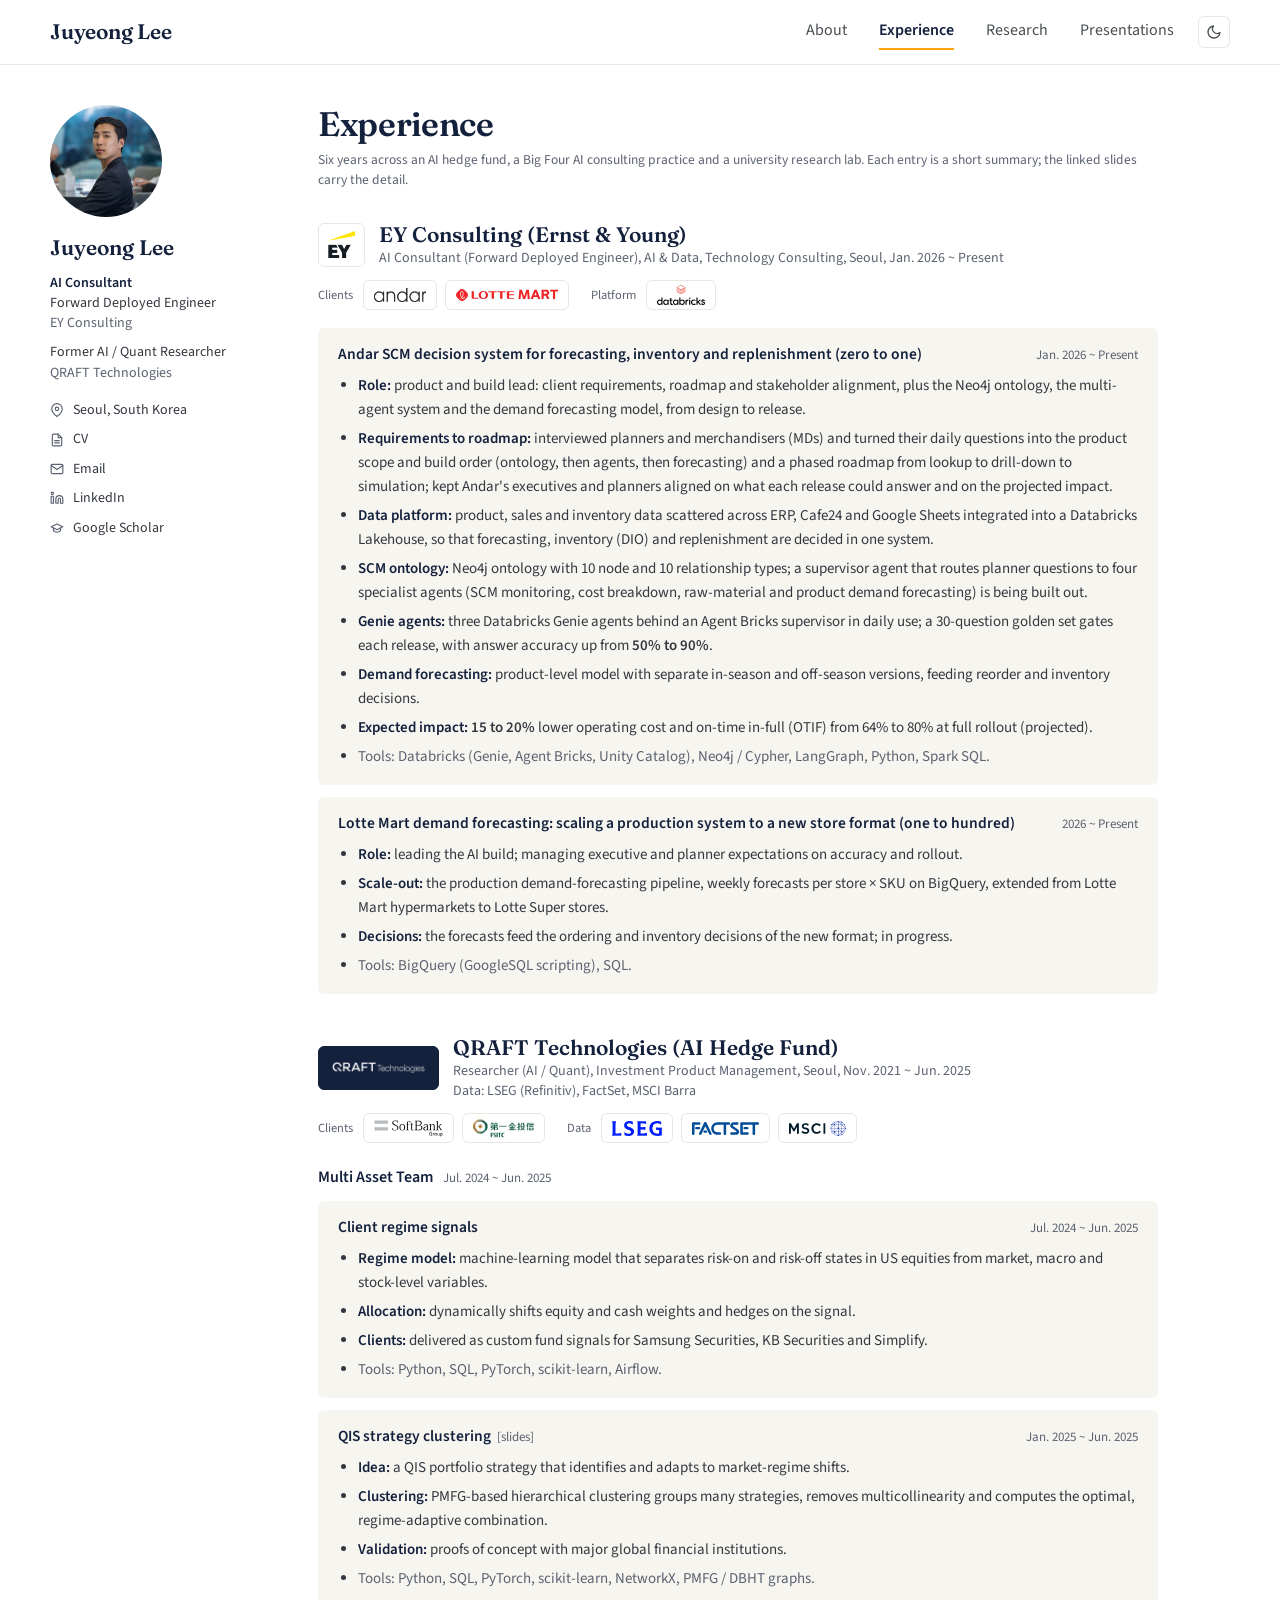
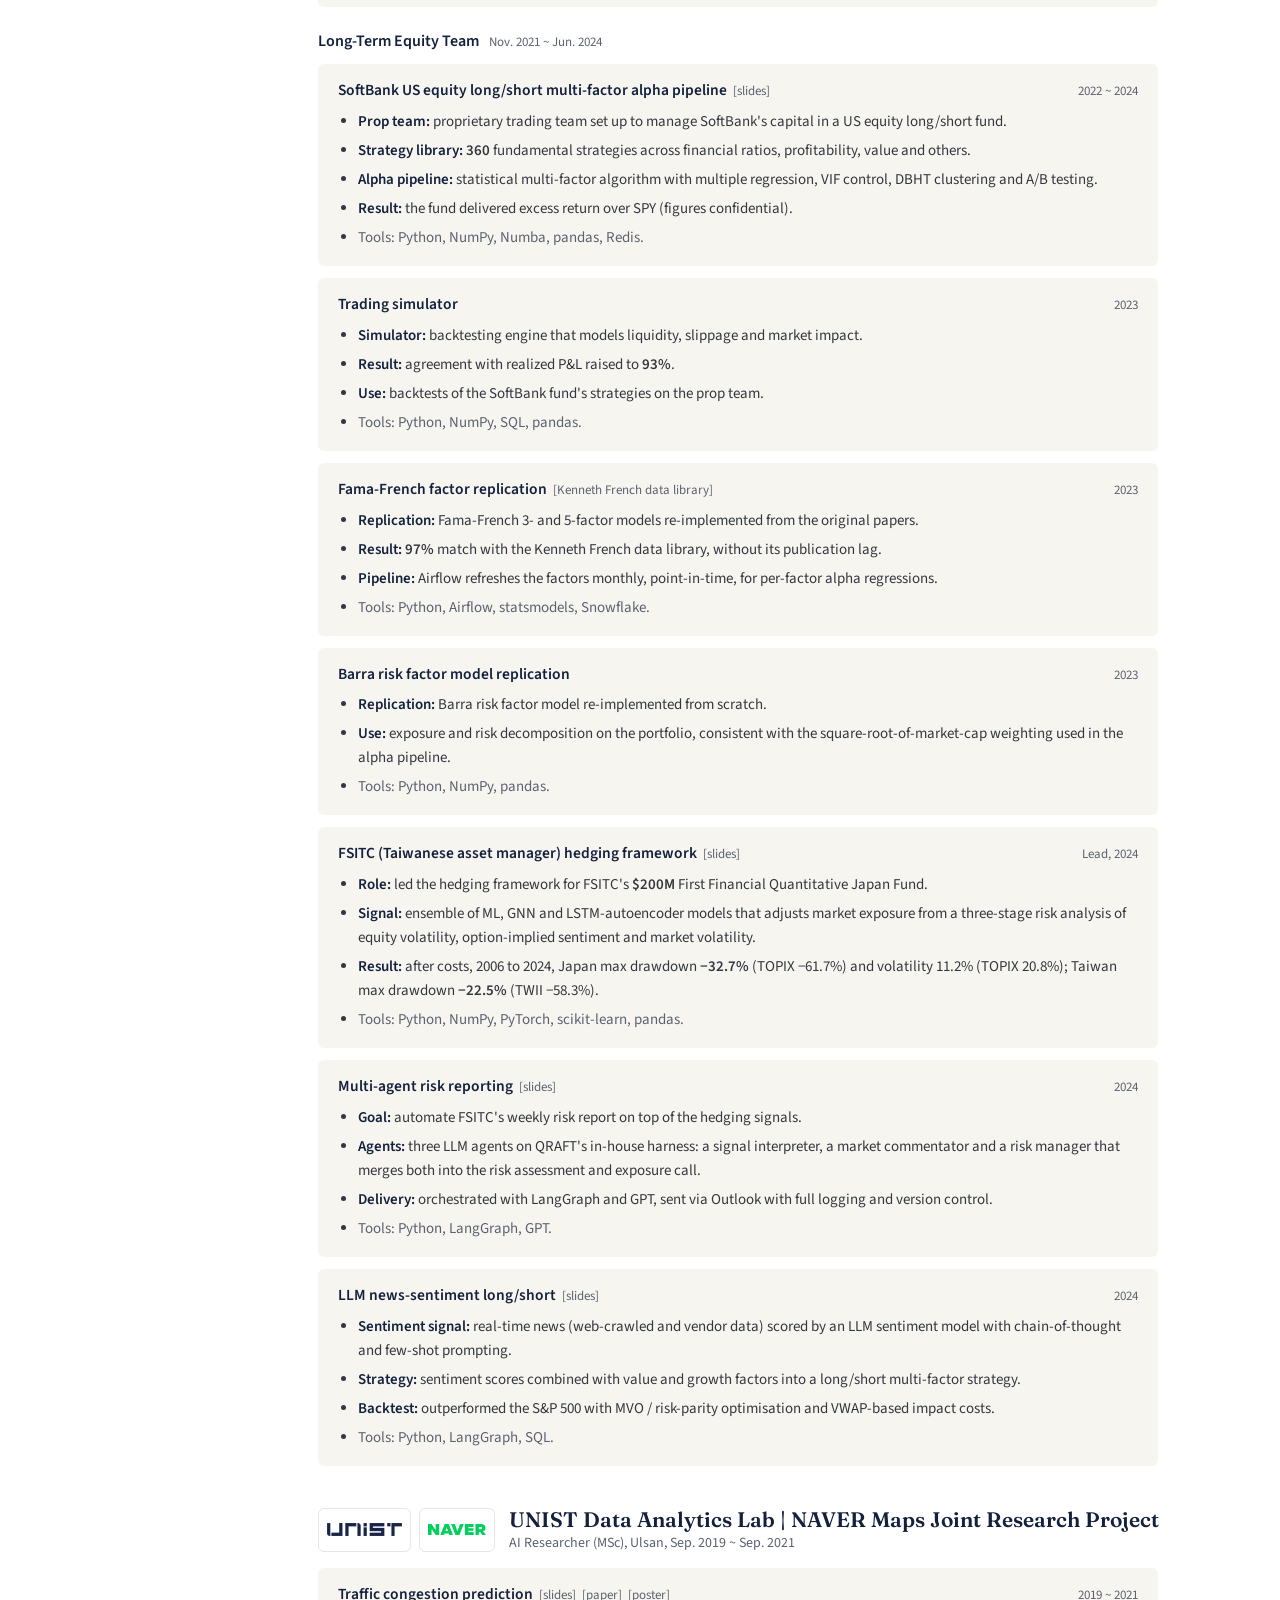
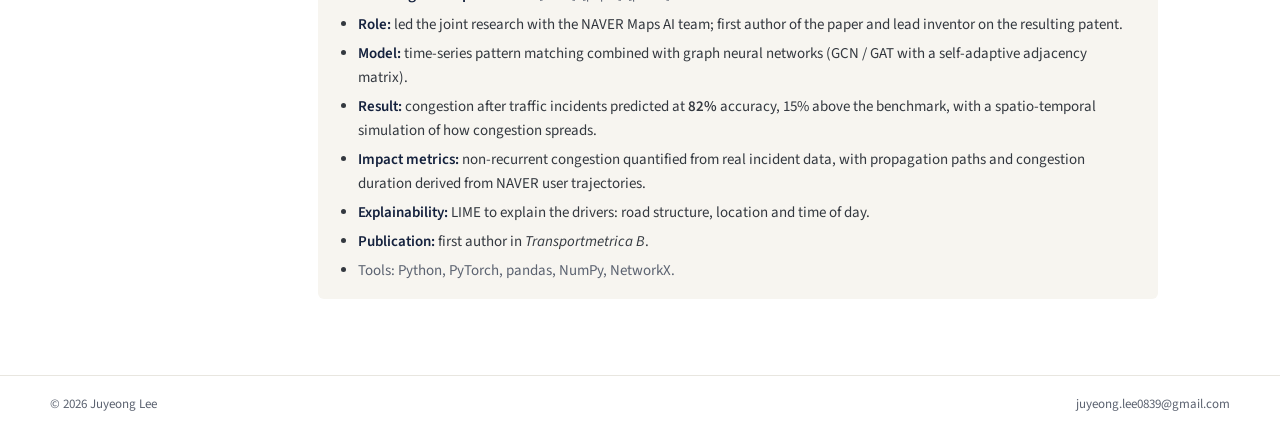
==== commit 1e9c7c24: "Experience and About: client, platform and data-vendor logo rows under the EY and QRAFT headers Co-A" ====
--- a/experience.html
+++ b/experience.html
@@ -36,9 +36,11 @@
 <h1>Experience</h1>
 <p class="note" style="margin-bottom: 0px">Six years across an AI hedge fund, a Big Four AI consulting practice and a university research lab. Each entry is a short summary; the linked slides carry the detail.</p>
 <div class="employer" style="margin-top: 30px"><div class="tiles"><div class="tile" style="height: 44px; padding: 0 9px"><img src="assets/logos/ey.png" alt="EY" style="height: 27px"></div></div><div class="who"><h2>EY Consulting (Ernst &amp; Young)</h2><div class="meta">AI Consultant (Forward Deployed Engineer), AI &amp; Data, Technology Consulting, Seoul, Jan. 2026 ~ Present</div></div></div>
+<div class="logos"><span class="logo-group"><span class="logos-label">Clients</span><span class="chip" title="Andar"><img src="assets/logos/clients/andar.png" alt="Andar" style="height: 14px" loading="lazy"></span><span class="chip" title="Lotte Mart"><img src="assets/logos/clients/lotte-mart.svg" alt="Lotte Mart" style="height: 12px" loading="lazy"></span></span><span class="logo-group"><span class="logos-label">Platform</span><span class="chip" title="Databricks"><img src="assets/logos/clients/databricks.svg" alt="Databricks" style="height: 20px" loading="lazy"></span></span></div>
 <div class="box"><div class="box-head"><div class="box-title">Andar SCM decision system for forecasting, inventory and replenishment (zero to one)</div><div class="box-when">Jan. 2026 ~ Present</div></div><ul class="list"><li><span class="k">Role:</span> product and build lead: client requirements, roadmap and stakeholder alignment, plus the Neo4j ontology, the multi-agent system and the demand forecasting model, from design to release.</li><li><span class="k">Requirements to roadmap:</span> interviewed planners and merchandisers (MDs) and turned their daily questions into the product scope and build order (ontology, then agents, then forecasting) and a phased roadmap from lookup to drill-down to simulation; kept Andar's executives and planners aligned on what each release could answer and on the projected impact.</li><li><span class="k">Data platform:</span> product, sales and inventory data scattered across ERP, Cafe24 and Google Sheets integrated into a Databricks Lakehouse, so that forecasting, inventory (DIO) and replenishment are decided in one system.</li><li><span class="k">SCM ontology:</span> Neo4j ontology with 10 node and 10 relationship types; a supervisor agent that routes planner questions to four specialist agents (SCM monitoring, cost breakdown, raw-material and product demand forecasting) is being built out.</li><li><span class="k">Genie agents:</span> three Databricks Genie agents behind an Agent Bricks supervisor in daily use; a 30-question golden set gates each release, with answer accuracy up from <span class="n">50% to 90%</span>.</li><li><span class="k">Demand forecasting:</span> product-level model with separate in-season and off-season versions, feeding reorder and inventory decisions.</li><li><span class="k">Expected impact:</span> <span class="n">15 to 20%</span> lower operating cost and on-time in-full (OTIF) from 64% to 80% at full rollout (projected).</li><li><span class="tools">Tools: Databricks (Genie, Agent Bricks, Unity Catalog), Neo4j / Cypher, LangGraph, Python, Spark SQL.</span></li></ul></div>
 <div class="box"><div class="box-head"><div class="box-title">Lotte Mart demand forecasting: scaling a production system to a new store format (one to hundred)</div><div class="box-when">2026 ~ Present</div></div><ul class="list"><li><span class="k">Role:</span> leading the AI build; managing executive and planner expectations on accuracy and rollout.</li><li><span class="k">Scale-out:</span> the production demand-forecasting pipeline, weekly forecasts per store &times; SKU on BigQuery, extended from Lotte Mart hypermarkets to Lotte Super stores.</li><li><span class="k">Decisions:</span> the forecasts feed the ordering and inventory decisions of the new format; in progress.</li><li><span class="tools">Tools: BigQuery (GoogleSQL scripting), SQL.</span></li></ul></div>
 <div class="employer"><div class="tiles"><div class="tile dark" style="height: 44px; padding: 0 12px"><img src="assets/logos/qraft-white.png" alt="QRAFT Technologies" style="height: 13px"></div></div><div class="who"><h2>QRAFT Technologies (AI Hedge Fund)</h2><div class="meta">Researcher (AI / Quant), Investment Product Management, Seoul, Nov. 2021 ~ Jun. 2025<br>Data: LSEG (Refinitiv), FactSet, MSCI Barra</div></div></div>
+<div class="logos"><span class="logo-group"><span class="logos-label">Clients</span><span class="chip" title="SoftBank Group"><img src="assets/logos/clients/softbank-group.svg" alt="SoftBank Group" style="height: 17px" loading="lazy"></span><span class="chip" title="FSITC (First Securities Investment Trust, Taiwan)"><img src="assets/logos/clients/fsitc.png" alt="FSITC (First Securities Investment Trust, Taiwan)" style="height: 19px" loading="lazy"></span></span><span class="logo-group"><span class="logos-label">Data</span><span class="chip" title="LSEG (Refinitiv)"><img src="assets/logos/clients/lseg.png" alt="LSEG (Refinitiv)" style="height: 15px" loading="lazy"></span><span class="chip" title="FactSet"><img src="assets/logos/clients/factset.svg" alt="FactSet" style="height: 13px" loading="lazy"></span><span class="chip" title="MSCI (Barra)"><img src="assets/logos/clients/msci.svg" alt="MSCI (Barra)" style="height: 15px" loading="lazy"></span></span></div>
 <div class="team"><div class="t">Multi Asset Team</div><div class="w">Jul. 2024 ~ Jun. 2025</div></div>
 <div class="box"><div class="box-head"><div class="box-title">Client regime signals</div><div class="box-when">Jul. 2024 ~ Jun. 2025</div></div><ul class="list"><li><span class="k">Regime model:</span> machine-learning model that separates risk-on and risk-off states in US equities from market, macro and stock-level variables.</li><li><span class="k">Allocation:</span> dynamically shifts equity and cash weights and hedges on the signal.</li><li><span class="k">Clients:</span> delivered as custom fund signals for Samsung Securities, KB Securities and Simplify.</li><li><span class="tools">Tools: Python, SQL, PyTorch, scikit-learn, Airflow.</span></li></ul></div>
 <div class="box"><div class="box-head"><div class="box-title">QIS strategy clustering<a class="ref" href="docs/qis-graph-clustering-idea.pdf" target="_blank" rel="noopener">[slides]</a></div><div class="box-when">Jan. 2025 ~ Jun. 2025</div></div><ul class="list"><li><span class="k">Idea:</span> a QIS portfolio strategy that identifies and adapts to market-regime shifts.</li><li><span class="k">Clustering:</span> PMFG-based hierarchical clustering groups many strategies, removes multicollinearity and computes the optimal, regime-adaptive combination.</li><li><span class="k">Validation:</span> proofs of concept with major global financial institutions.</li><li><span class="tools">Tools: Python, SQL, PyTorch, scikit-learn, NetworkX, PMFG / DBHT graphs.</span></li></ul></div>
--- a/styles.css
+++ b/styles.css
@@ -108,6 +108,15 @@
 .work-head .who { min-width: 0; }
 .work-head .role { font-size: 13.5px; line-height: 1.5; color: var(--muted); }
 
+/* client, platform and data-vendor logo rows */
+.logos { display: flex; flex-wrap: wrap; align-items: center; gap: 8px 22px; margin: -2px 0 18px; }
+.box .logos { margin: 12px 0 0; }
+.box .logos + .list { margin-top: 12px; }
+.logo-group { display: inline-flex; flex-wrap: wrap; align-items: center; gap: 8px; }
+.logos-label { font-size: 12.5px; color: var(--muted); margin-right: 2px; }
+.chip { display: inline-flex; align-items: center; height: 30px; padding: 0 10px; border-radius: 6px; background: var(--tile); border: 1px solid var(--line); }
+.chip img { display: block; width: auto; }
+
 /* publications and decks */
 .pub { font-size: 15px; line-height: 1.6; margin-bottom: 16px; }
 .pub .id { color: var(--light); margin-right: 4px; }
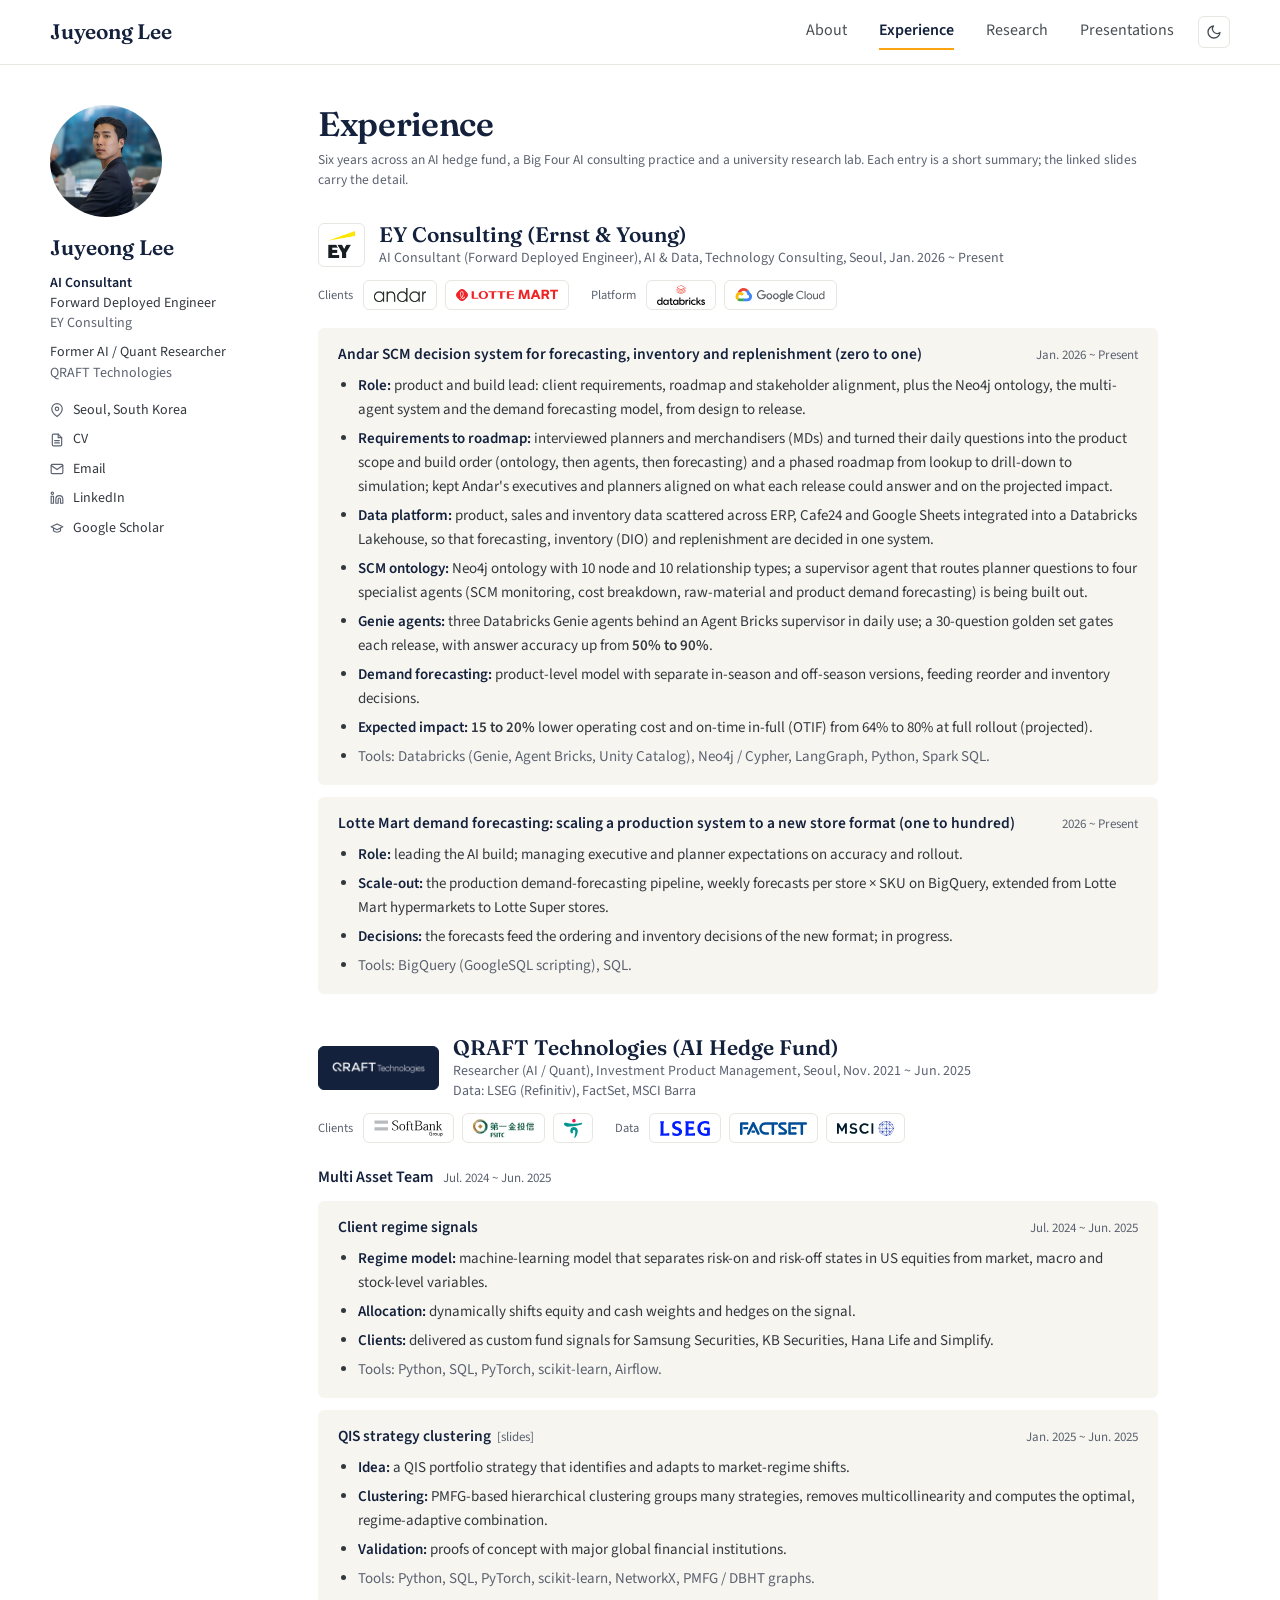
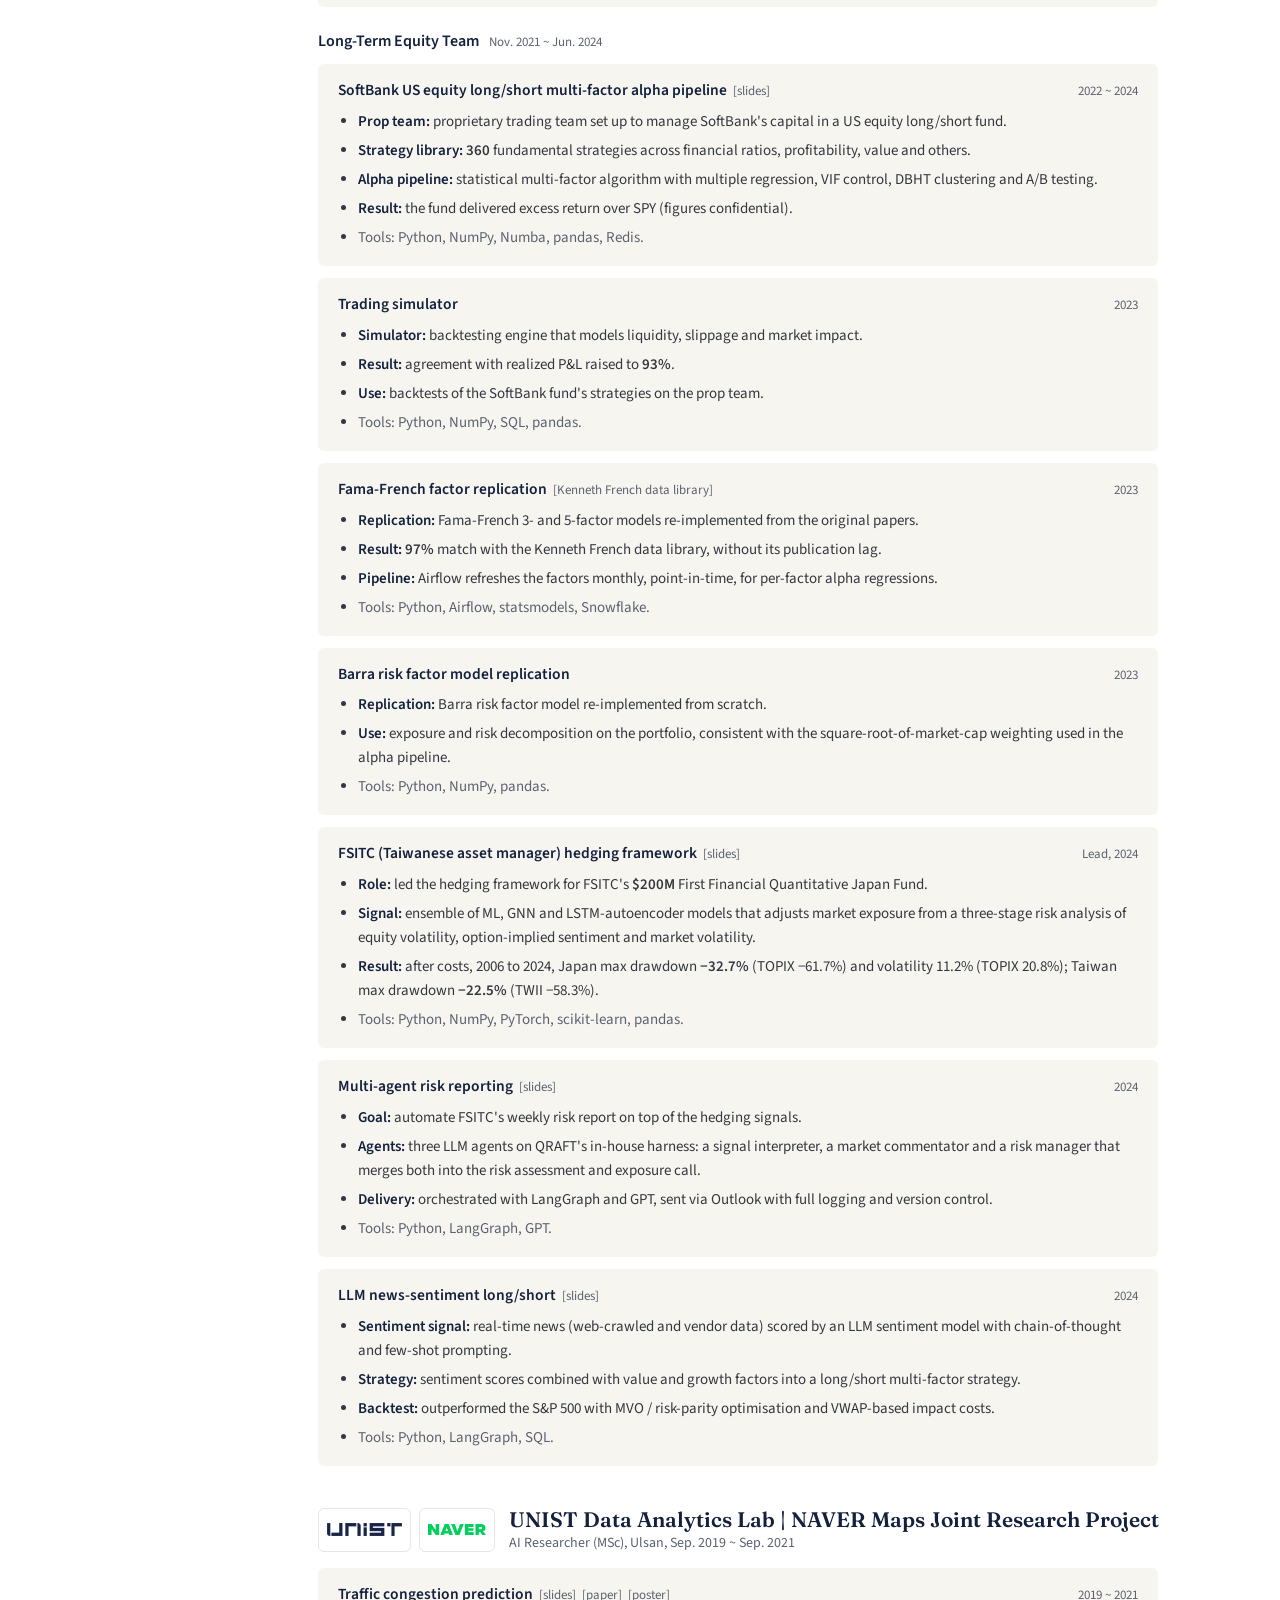
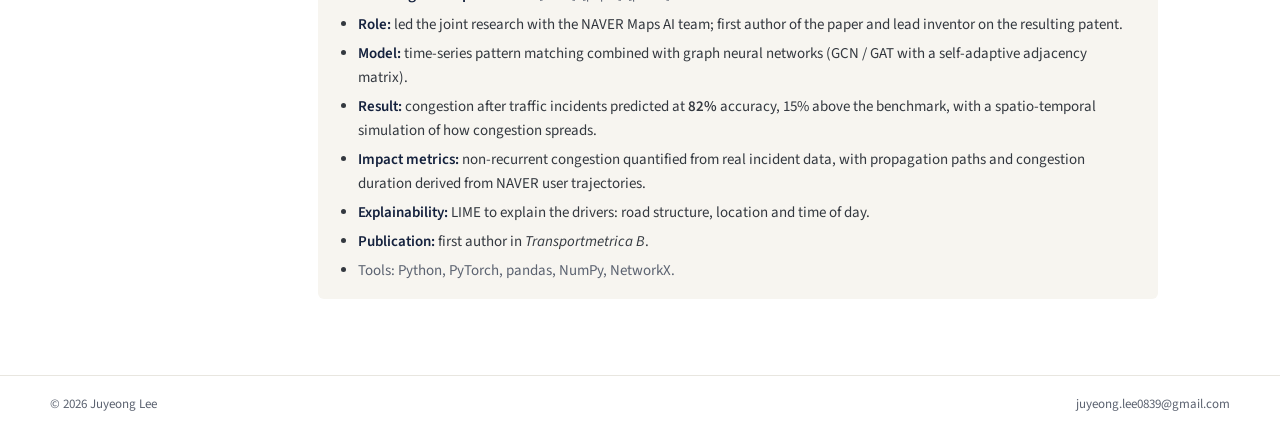
==== commit d7daa061: "Logo rows: Google Cloud under the EY platform, Hana Life among the QRAFT clients; Hana Life named wi" ====
--- a/experience.html
+++ b/experience.html
@@ -15,7 +15,7 @@
   <link rel="preconnect" href="https://fonts.googleapis.com">
   <link rel="preconnect" href="https://fonts.gstatic.com" crossorigin>
   <link href="https://fonts.googleapis.com/css2?family=Fraunces:opsz,wght@9..144,400;9..144,600&amp;family=Source+Sans+3:ital,wght@0,400;0,600;1,400&amp;display=swap" rel="stylesheet">
-  <link rel="stylesheet" href="styles.css">
+  <link rel="stylesheet" href="styles.css?v=837b334f">
 </head>
 <body>
   <header class="masthead"><div class="masthead-inner">
@@ -36,13 +36,13 @@
 <h1>Experience</h1>
 <p class="note" style="margin-bottom: 0px">Six years across an AI hedge fund, a Big Four AI consulting practice and a university research lab. Each entry is a short summary; the linked slides carry the detail.</p>
 <div class="employer" style="margin-top: 30px"><div class="tiles"><div class="tile" style="height: 44px; padding: 0 9px"><img src="assets/logos/ey.png" alt="EY" style="height: 27px"></div></div><div class="who"><h2>EY Consulting (Ernst &amp; Young)</h2><div class="meta">AI Consultant (Forward Deployed Engineer), AI &amp; Data, Technology Consulting, Seoul, Jan. 2026 ~ Present</div></div></div>
-<div class="logos"><span class="logo-group"><span class="logos-label">Clients</span><span class="chip" title="Andar"><img src="assets/logos/clients/andar.png" alt="Andar" style="height: 14px" loading="lazy"></span><span class="chip" title="Lotte Mart"><img src="assets/logos/clients/lotte-mart.svg" alt="Lotte Mart" style="height: 12px" loading="lazy"></span></span><span class="logo-group"><span class="logos-label">Platform</span><span class="chip" title="Databricks"><img src="assets/logos/clients/databricks.svg" alt="Databricks" style="height: 20px" loading="lazy"></span></span></div>
+<div class="logos"><span class="logo-group"><span class="logos-label">Clients</span><span class="chip" title="Andar"><img src="assets/logos/clients/andar.png" alt="Andar" style="height: 14px" loading="lazy"></span><span class="chip" title="Lotte Mart"><img src="assets/logos/clients/lotte-mart.svg" alt="Lotte Mart" style="height: 12px" loading="lazy"></span></span><span class="logo-group"><span class="logos-label">Platform</span><span class="chip" title="Databricks"><img src="assets/logos/clients/databricks.svg" alt="Databricks" style="height: 20px" loading="lazy"></span><span class="chip" title="Google Cloud"><img src="assets/logos/clients/google-cloud.svg" alt="Google Cloud" style="height: 14px" loading="lazy"></span></span></div>
 <div class="box"><div class="box-head"><div class="box-title">Andar SCM decision system for forecasting, inventory and replenishment (zero to one)</div><div class="box-when">Jan. 2026 ~ Present</div></div><ul class="list"><li><span class="k">Role:</span> product and build lead: client requirements, roadmap and stakeholder alignment, plus the Neo4j ontology, the multi-agent system and the demand forecasting model, from design to release.</li><li><span class="k">Requirements to roadmap:</span> interviewed planners and merchandisers (MDs) and turned their daily questions into the product scope and build order (ontology, then agents, then forecasting) and a phased roadmap from lookup to drill-down to simulation; kept Andar's executives and planners aligned on what each release could answer and on the projected impact.</li><li><span class="k">Data platform:</span> product, sales and inventory data scattered across ERP, Cafe24 and Google Sheets integrated into a Databricks Lakehouse, so that forecasting, inventory (DIO) and replenishment are decided in one system.</li><li><span class="k">SCM ontology:</span> Neo4j ontology with 10 node and 10 relationship types; a supervisor agent that routes planner questions to four specialist agents (SCM monitoring, cost breakdown, raw-material and product demand forecasting) is being built out.</li><li><span class="k">Genie agents:</span> three Databricks Genie agents behind an Agent Bricks supervisor in daily use; a 30-question golden set gates each release, with answer accuracy up from <span class="n">50% to 90%</span>.</li><li><span class="k">Demand forecasting:</span> product-level model with separate in-season and off-season versions, feeding reorder and inventory decisions.</li><li><span class="k">Expected impact:</span> <span class="n">15 to 20%</span> lower operating cost and on-time in-full (OTIF) from 64% to 80% at full rollout (projected).</li><li><span class="tools">Tools: Databricks (Genie, Agent Bricks, Unity Catalog), Neo4j / Cypher, LangGraph, Python, Spark SQL.</span></li></ul></div>
 <div class="box"><div class="box-head"><div class="box-title">Lotte Mart demand forecasting: scaling a production system to a new store format (one to hundred)</div><div class="box-when">2026 ~ Present</div></div><ul class="list"><li><span class="k">Role:</span> leading the AI build; managing executive and planner expectations on accuracy and rollout.</li><li><span class="k">Scale-out:</span> the production demand-forecasting pipeline, weekly forecasts per store &times; SKU on BigQuery, extended from Lotte Mart hypermarkets to Lotte Super stores.</li><li><span class="k">Decisions:</span> the forecasts feed the ordering and inventory decisions of the new format; in progress.</li><li><span class="tools">Tools: BigQuery (GoogleSQL scripting), SQL.</span></li></ul></div>
 <div class="employer"><div class="tiles"><div class="tile dark" style="height: 44px; padding: 0 12px"><img src="assets/logos/qraft-white.png" alt="QRAFT Technologies" style="height: 13px"></div></div><div class="who"><h2>QRAFT Technologies (AI Hedge Fund)</h2><div class="meta">Researcher (AI / Quant), Investment Product Management, Seoul, Nov. 2021 ~ Jun. 2025<br>Data: LSEG (Refinitiv), FactSet, MSCI Barra</div></div></div>
-<div class="logos"><span class="logo-group"><span class="logos-label">Clients</span><span class="chip" title="SoftBank Group"><img src="assets/logos/clients/softbank-group.svg" alt="SoftBank Group" style="height: 17px" loading="lazy"></span><span class="chip" title="FSITC (First Securities Investment Trust, Taiwan)"><img src="assets/logos/clients/fsitc.png" alt="FSITC (First Securities Investment Trust, Taiwan)" style="height: 19px" loading="lazy"></span></span><span class="logo-group"><span class="logos-label">Data</span><span class="chip" title="LSEG (Refinitiv)"><img src="assets/logos/clients/lseg.png" alt="LSEG (Refinitiv)" style="height: 15px" loading="lazy"></span><span class="chip" title="FactSet"><img src="assets/logos/clients/factset.svg" alt="FactSet" style="height: 13px" loading="lazy"></span><span class="chip" title="MSCI (Barra)"><img src="assets/logos/clients/msci.svg" alt="MSCI (Barra)" style="height: 15px" loading="lazy"></span></span></div>
+<div class="logos"><span class="logo-group"><span class="logos-label">Clients</span><span class="chip" title="SoftBank Group"><img src="assets/logos/clients/softbank-group.svg" alt="SoftBank Group" style="height: 17px" loading="lazy"></span><span class="chip" title="FSITC (First Securities Investment Trust, Taiwan)"><img src="assets/logos/clients/fsitc.png" alt="FSITC (First Securities Investment Trust, Taiwan)" style="height: 19px" loading="lazy"></span><span class="chip" title="Hana Life (Hana Financial Group)"><img src="assets/logos/clients/hana.svg" alt="Hana Life (Hana Financial Group)" style="height: 19px" loading="lazy"></span></span><span class="logo-group"><span class="logos-label">Data</span><span class="chip" title="LSEG (Refinitiv)"><img src="assets/logos/clients/lseg.png" alt="LSEG (Refinitiv)" style="height: 15px" loading="lazy"></span><span class="chip" title="FactSet"><img src="assets/logos/clients/factset.svg" alt="FactSet" style="height: 13px" loading="lazy"></span><span class="chip" title="MSCI (Barra)"><img src="assets/logos/clients/msci.svg" alt="MSCI (Barra)" style="height: 15px" loading="lazy"></span></span></div>
 <div class="team"><div class="t">Multi Asset Team</div><div class="w">Jul. 2024 ~ Jun. 2025</div></div>
-<div class="box"><div class="box-head"><div class="box-title">Client regime signals</div><div class="box-when">Jul. 2024 ~ Jun. 2025</div></div><ul class="list"><li><span class="k">Regime model:</span> machine-learning model that separates risk-on and risk-off states in US equities from market, macro and stock-level variables.</li><li><span class="k">Allocation:</span> dynamically shifts equity and cash weights and hedges on the signal.</li><li><span class="k">Clients:</span> delivered as custom fund signals for Samsung Securities, KB Securities and Simplify.</li><li><span class="tools">Tools: Python, SQL, PyTorch, scikit-learn, Airflow.</span></li></ul></div>
+<div class="box"><div class="box-head"><div class="box-title">Client regime signals</div><div class="box-when">Jul. 2024 ~ Jun. 2025</div></div><ul class="list"><li><span class="k">Regime model:</span> machine-learning model that separates risk-on and risk-off states in US equities from market, macro and stock-level variables.</li><li><span class="k">Allocation:</span> dynamically shifts equity and cash weights and hedges on the signal.</li><li><span class="k">Clients:</span> delivered as custom fund signals for Samsung Securities, KB Securities, Hana Life and Simplify.</li><li><span class="tools">Tools: Python, SQL, PyTorch, scikit-learn, Airflow.</span></li></ul></div>
 <div class="box"><div class="box-head"><div class="box-title">QIS strategy clustering<a class="ref" href="docs/qis-graph-clustering-idea.pdf" target="_blank" rel="noopener">[slides]</a></div><div class="box-when">Jan. 2025 ~ Jun. 2025</div></div><ul class="list"><li><span class="k">Idea:</span> a QIS portfolio strategy that identifies and adapts to market-regime shifts.</li><li><span class="k">Clustering:</span> PMFG-based hierarchical clustering groups many strategies, removes multicollinearity and computes the optimal, regime-adaptive combination.</li><li><span class="k">Validation:</span> proofs of concept with major global financial institutions.</li><li><span class="tools">Tools: Python, SQL, PyTorch, scikit-learn, NetworkX, PMFG / DBHT graphs.</span></li></ul></div>
 <div class="team"><div class="t">Long-Term Equity Team</div><div class="w">Nov. 2021 ~ Jun. 2024</div></div>
 <div class="box"><div class="box-head"><div class="box-title">SoftBank US equity long/short multi-factor alpha pipeline<a class="ref" href="docs/multi-factor-alpha-pipeline.pdf" target="_blank" rel="noopener">[slides]</a></div><div class="box-when">2022 ~ 2024</div></div><ul class="list"><li><span class="k">Prop team:</span> proprietary trading team set up to manage SoftBank's capital in a US equity long/short fund.</li><li><span class="k">Strategy library:</span> <span class="n">360</span> fundamental strategies across financial ratios, profitability, value and others.</li><li><span class="k">Alpha pipeline:</span> statistical multi-factor algorithm with multiple regression, VIF control, DBHT clustering and A/B testing.</li><li><span class="k">Result:</span> the fund delivered excess return over SPY (figures confidential).</li><li><span class="tools">Tools: Python, NumPy, Numba, pandas, Redis.</span></li></ul></div>
